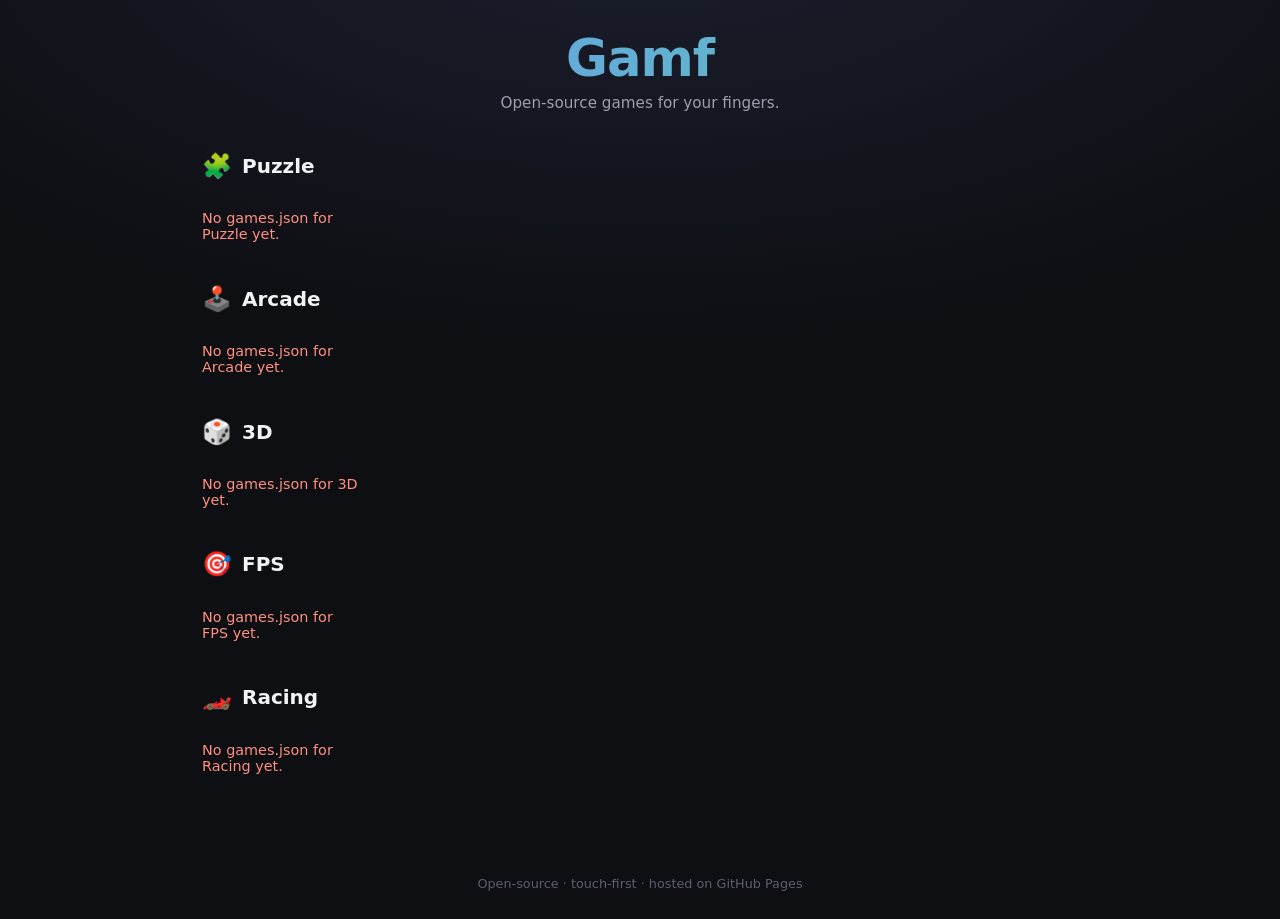
==== index.html @ c11b2293 "Initial commit: Gamf.github.io" ====
<!DOCTYPE html>
<html lang="en">
<head>
  <meta charset="UTF-8">
  <meta name="viewport" content="width=device-width, initial-scale=1, maximum-scale=1, user-scalable=no, viewport-fit=cover">
  <meta name="theme-color" content="#0e0f13">
  <title>Gamf — touch games</title>
  <link rel="manifest" href="manifest.webmanifest">
  <link rel="stylesheet" href="styles.css">
</head>
<body class="safe">
  <header class="hub-header">
    <h1 id="hub-title">Gamf</h1>
    <p id="hub-tagline" class="tagline"></p>
  </header>

  <main id="genres"><!-- genre sections injected by app.js --></main>

  <footer class="hub-footer">
    <span>Open-source · touch-first · hosted on GitHub Pages</span>
  </footer>

  <script type="module" src="app.js"></script>
</body>
</html>
---- styles.css ----
/* Hub portal styles. Touch-first: big cards, no zoom, scrollable content area. */

* { box-sizing: border-box; }

html, body {
  margin: 0;
  min-height: 100%;
  background: radial-gradient(120% 80% at 50% -10%, #1b1f2e 0%, #0e0f13 60%);
  color: #f2f3f5;
  font-family: system-ui, -apple-system, "Segoe UI", Roboto, sans-serif;
  -webkit-text-size-adjust: 100%;
  -webkit-tap-highlight-color: transparent;
  overscroll-behavior-y: none;
}

.safe {
  padding-left: max(16px, env(safe-area-inset-left));
  padding-right: max(16px, env(safe-area-inset-right));
  padding-bottom: env(safe-area-inset-bottom);
}

.hub-header {
  padding: 28px 4px 8px;
  text-align: center;
}
.hub-header h1 {
  margin: 0;
  font-size: clamp(2rem, 9vw, 3.2rem);
  letter-spacing: -0.02em;
  background: linear-gradient(90deg, #6c8cff, #5ad1a8);
  -webkit-background-clip: text;
  background-clip: text;
  color: transparent;
}
.tagline { margin: 6px 0 0; color: #9aa0ad; font-size: 0.95rem; }

main { max-width: 880px; margin: 0 auto; padding: 8px 0 40px; }

.genre-section { margin: 24px 0; }
.genre-heading {
  display: flex; align-items: center; gap: 10px;
  font-size: 1.25rem; margin: 0 0 12px; padding: 0 2px;
}
.genre-heading .icon { font-size: 1.5rem; }
.genre-heading .count { margin-left: auto; color: #7d8493; font-size: 0.85rem; }

/* Responsive card grid — auto-fills, big tap targets. */
.card-grid {
  display: grid;
  grid-template-columns: repeat(auto-fill, minmax(150px, 1fr));
  gap: 14px;
}
.card {
  display: block;
  text-decoration: none;
  color: inherit;
  background: #181b24;
  border: 1px solid #242838;
  border-radius: 16px;
  overflow: hidden;
  min-height: 44px;
  transition: transform 0.08s ease, border-color 0.15s ease;
}
.card:active { transform: scale(0.97); }
.card-thumb {
  aspect-ratio: 16 / 10;
  display: grid; place-items: center;
  font-size: 2.4rem;
  background: linear-gradient(135deg, var(--c, #2a2f42), #11131b);
}
.card-body { padding: 10px 12px 14px; }
.card-title { font-weight: 600; font-size: 0.98rem; }
.card-tags { margin-top: 4px; color: #7d8493; font-size: 0.78rem; }

.empty, .error { color: #7d8493; font-size: 0.9rem; padding: 4px 2px; }
.error { color: #ff8f80; }

.hub-footer {
  text-align: center; color: #5a6070; font-size: 0.8rem;
  padding: 20px 0 28px;
}
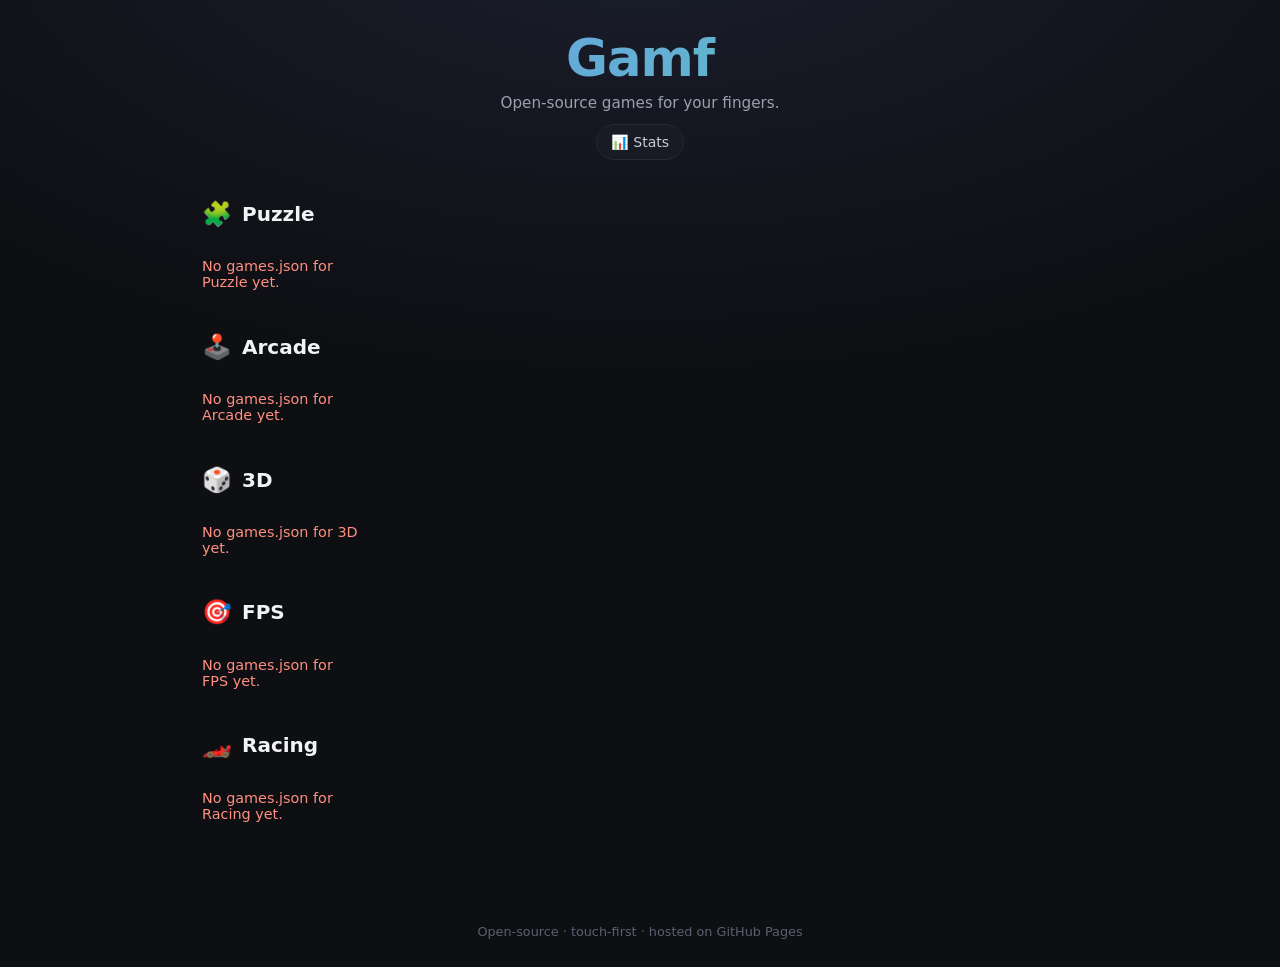
==== commit 68f12037: "Add stats page (totals, per-genre breakdown, tag histogram); link from header" ====
--- a/index.html
+++ b/index.html
@@ -12,6 +12,7 @@
   <header class="hub-header">
     <h1 id="hub-title">Gamf</h1>
     <p id="hub-tagline" class="tagline"></p>
+    <p class="header-nav"><a href="stats.html">📊 Stats</a></p>
   </header>
 
   <main id="genres"><!-- genre sections injected by app.js --></main>
--- a/styles.css
+++ b/styles.css
@@ -33,6 +33,19 @@
   color: transparent;
 }
 .tagline { margin: 6px 0 0; color: #9aa0ad; font-size: 0.95rem; }
+.header-nav { margin: 12px 0 0; }
+.header-nav a {
+  display: inline-flex; align-items: center; gap: 6px;
+  color: #c7ccd6; text-decoration: none;
+  font-size: 0.88rem;
+  padding: 7px 14px;
+  border: 1px solid #242838; border-radius: 999px;
+  background: #181b24;
+  min-height: 36px;
+  transition: transform 0.08s ease, border-color 0.15s ease;
+}
+.header-nav a:active { transform: scale(0.97); }
+.header-nav a:hover { border-color: #34405e; }
 
 main { max-width: 880px; margin: 0 auto; padding: 8px 0 40px; }
 
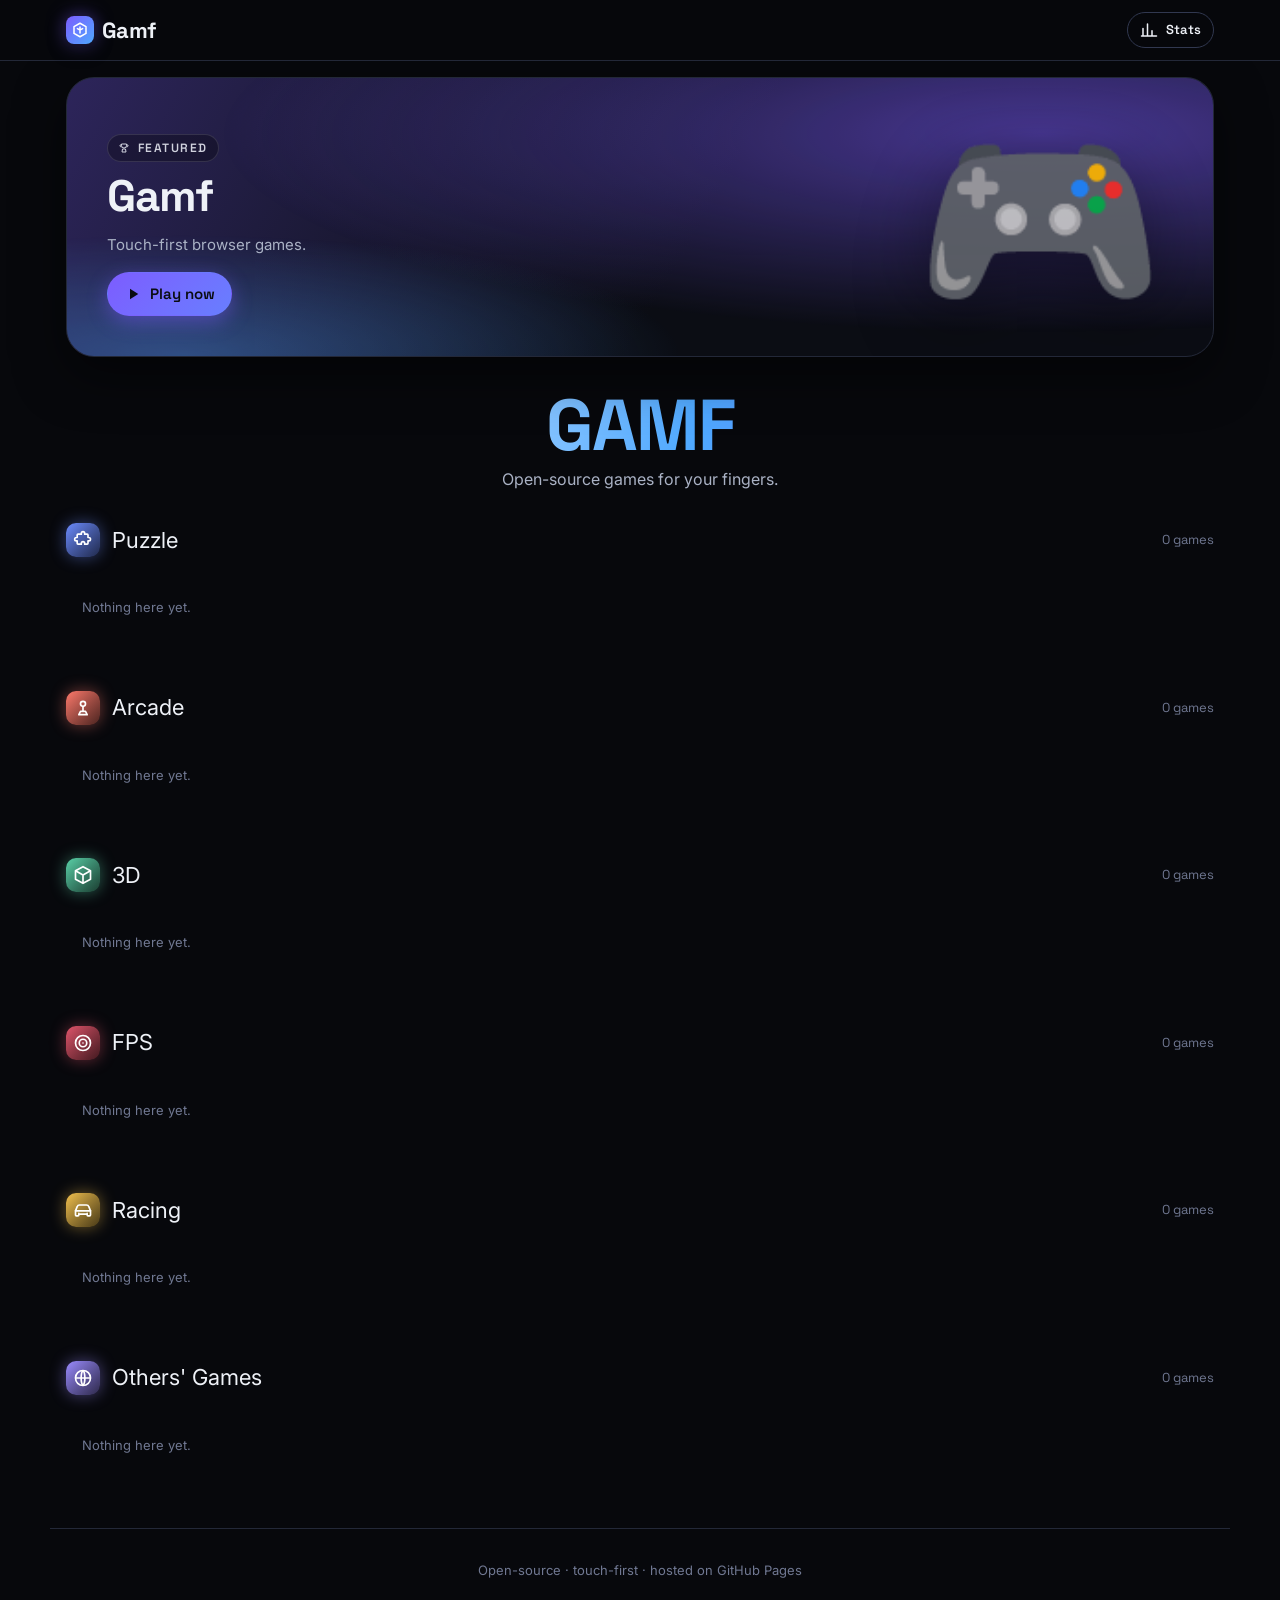
==== commit 6807d118: "Redesign hub: console-store layout, gamf.css design system, SVG icons, real-stats hooks" ====
--- a/index.html
+++ b/index.html
@@ -3,23 +3,61 @@
 <head>
   <meta charset="UTF-8">
   <meta name="viewport" content="width=device-width, initial-scale=1, maximum-scale=1, user-scalable=no, viewport-fit=cover">
-  <meta name="theme-color" content="#0e0f13">
+  <meta name="theme-color" content="#07080c">
   <title>Gamf — touch games</title>
+  <meta name="description" content="A hand-picked collection of touch-first browser games. Free, open-source, no installs.">
   <link rel="manifest" href="manifest.webmanifest">
-  <link rel="stylesheet" href="styles.css">
+  <link rel="preconnect" href="https://fonts.googleapis.com">
+  <link rel="preconnect" href="https://fonts.gstatic.com" crossorigin>
+  <link href="https://fonts.googleapis.com/css2?family=Space+Grotesk:wght@500;600;700&family=Inter:wght@400;500;600&display=swap" rel="stylesheet">
+  <link rel="stylesheet" href="gamf.css">
 </head>
-<body class="safe">
-  <header class="hub-header">
-    <h1 id="hub-title">Gamf</h1>
-    <p id="hub-tagline" class="tagline"></p>
-    <p class="header-nav"><a href="stats.html">📊 Stats</a></p>
-  </header>
+<body class="gx">
+  <script src="gamf-icons.js"></script>
+  <script src="gamf-stats.js"></script>
 
-  <main id="genres"><!-- genre sections injected by app.js --></main>
+  <nav class="gx-nav">
+    <div class="gx-nav__inner">
+      <a class="gx-logo" href="./">
+        <span class="gx-logo__mark"><svg class="gx-ico"><use href="#i-logo"/></svg></span>
+        Gamf
+      </a>
+      <span class="gx-nav__spacer"></span>
+      <div class="gx-nav__links">
+        <a class="gx-btn gx-btn--ghost gx-btn--sm" href="stats.html"><svg class="gx-ico"><use href="#i-stats"/></svg> Stats</a>
+      </div>
+    </div>
+  </nav>
 
-  <footer class="hub-footer">
-    <span>Open-source · touch-first · hosted on GitHub Pages</span>
-  </footer>
+  <div class="gx-wrap">
+    <!-- Hero (featured game, chosen at runtime) -->
+    <section class="gx-hero" id="hero" hidden>
+      <div class="gx-hero__art"></div>
+      <div class="gx-hero__glyph" id="hero-glyph">🎮</div>
+      <div class="gx-hero__body">
+        <span class="gx-hero__eyebrow"><svg class="gx-ico" style="width:1em;height:1em"><use href="#i-trophy"/></svg> Featured</span>
+        <h1 class="gx-hero__title" id="hero-title">Gamf</h1>
+        <p class="gx-hero__sub" id="hero-sub">Touch-first browser games.</p>
+        <a class="gx-btn gx-btn--primary" id="hero-play" href="#"><svg class="gx-ico"><use href="#i-play"/></svg> Play now</a>
+      </div>
+    </section>
+
+    <header style="text-align:center;margin:8px 0 4px">
+      <div class="gx-brandline">GAMF</div>
+      <p style="color:var(--gx-text-2);margin:6px 0 0" id="tagline">Open-source games, made for your fingers.</p>
+    </header>
+
+    <main id="rows">
+      <div class="gx-row">
+        <div class="gx-row__head"><span class="gx-row__title">Loading…</span></div>
+        <div class="gx-scroller">
+          <div class="gx-skel"></div><div class="gx-skel"></div><div class="gx-skel"></div><div class="gx-skel"></div>
+        </div>
+      </div>
+    </main>
+  </div>
+
+  <footer class="gx-foot gx-wrap">Open-source · touch-first · hosted on GitHub Pages</footer>
 
   <script type="module" src="app.js"></script>
 </body>
--- a/gamf.css
+++ b/gamf.css
@@ -0,0 +1,289 @@
+/* ============================================================================
+   gamf.css — shared design system for the Gamf game portal.
+   Console-store aesthetic: dark, layered, cover-art forward.
+   Canonical copy lives in Gamf.github.io/; copied verbatim into every repo.
+   Classes are prefixed `gx-` so they never collide with in-game styles.
+   Pair with: <link href="https://fonts.googleapis.com/css2?family=Space+Grotesk:wght@500;600;700&family=Inter:wght@400;500;600&display=swap" rel="stylesheet">
+   ========================================================================== */
+
+:root {
+  /* ---- Surfaces (near-black, layered like a console dashboard) ---- */
+  --gx-bg:        #07080c;
+  --gx-bg-2:      #0b0d14;
+  --gx-surface:   #11141e;
+  --gx-surface-2: #161a26;
+  --gx-surface-3: #1d2231;
+  --gx-line:      #232838;
+  --gx-line-2:    #313850;
+
+  /* ---- Text ---- */
+  --gx-text:      #eef1f7;
+  --gx-text-2:    #aab2c5;
+  --gx-text-3:    #707892;
+
+  /* ---- Brand + accents ---- */
+  --gx-brand:     #7c5cff;             /* primary violet */
+  --gx-brand-2:   #4ea8ff;             /* electric blue */
+  --gx-brand-3:   #36e0c2;             /* mint */
+  --gx-warn:      #ffb454;
+  --gx-danger:    #ff5d6c;
+  --gx-good:      #46d6a4;
+
+  /* per-genre accent (pages set --gx-accent on <body>) */
+  --gx-accent:    var(--gx-brand);
+
+  /* ---- Type ---- */
+  --gx-font-display: "Space Grotesk", system-ui, -apple-system, "Segoe UI", sans-serif;
+  --gx-font-body:    "Inter", system-ui, -apple-system, "Segoe UI", Roboto, sans-serif;
+  --fs-xs: .75rem; --fs-sm: .8125rem; --fs-md: .9375rem; --fs-base: 1rem;
+  --fs-lg: 1.125rem; --fs-xl: 1.375rem; --fs-2xl: 1.875rem; --fs-3xl: 2.75rem;
+
+  /* ---- Spacing / radius / shadow / motion ---- */
+  --sp-1: 4px; --sp-2: 8px; --sp-3: 12px; --sp-4: 16px; --sp-5: 24px; --sp-6: 32px; --sp-7: 48px;
+  --r-sm: 8px; --r-md: 14px; --r-lg: 20px; --r-xl: 28px; --r-pill: 999px;
+  --sh-1: 0 1px 2px rgba(0,0,0,.4);
+  --sh-2: 0 6px 18px rgba(0,0,0,.35);
+  --sh-3: 0 18px 50px rgba(0,0,0,.5);
+  --ease: cubic-bezier(.4,0,.2,1);
+  --t-fast: .14s var(--ease);
+  --t: .22s var(--ease);
+}
+
+* { box-sizing: border-box; }
+
+html, body {
+  margin: 0;
+  background: var(--gx-bg);
+  color: var(--gx-text);
+  font-family: var(--gx-font-body);
+  font-size: 16px;
+  line-height: 1.5;
+  -webkit-text-size-adjust: 100%;
+  -webkit-tap-highlight-color: transparent;
+}
+body { min-height: 100%; overscroll-behavior-y: none; }
+
+/* subtle dashboard backdrop: brand glow + fine grain, fixed */
+body.gx::before {
+  content: ""; position: fixed; inset: 0; z-index: -2; pointer-events: none;
+  background:
+    radial-gradient(80% 55% at 50% -8%, color-mix(in srgb, var(--gx-accent) 22%, transparent) 0%, transparent 60%),
+    radial-gradient(60% 50% at 100% 0%, color-mix(in srgb, var(--gx-brand-2) 12%, transparent) 0%, transparent 55%),
+    var(--gx-bg);
+}
+body.gx::after {
+  content: ""; position: fixed; inset: 0; z-index: -1; pointer-events: none; opacity: .035;
+  background-image: url("data:image/svg+xml,%3Csvg xmlns='http://www.w3.org/2000/svg' width='160' height='160'%3E%3Cfilter id='n'%3E%3CfeTurbulence type='fractalNoise' baseFrequency='.9' numOctaves='2'/%3E%3C/filter%3E%3Crect width='100%25' height='100%25' filter='url(%23n)'/%3E%3C/svg%3E");
+}
+
+a { color: inherit; text-decoration: none; }
+h1,h2,h3 { font-family: var(--gx-font-display); font-weight: 700; letter-spacing: -.02em; margin: 0; }
+
+.gx-wrap { width: 100%; max-width: 1180px; margin: 0 auto; padding: 0 max(var(--sp-4), env(safe-area-inset-left)) 0 max(var(--sp-4), env(safe-area-inset-right)); }
+
+/* ---------------------------------------------------------------- Top nav */
+.gx-nav {
+  position: sticky; top: 0; z-index: 20;
+  display: flex; align-items: center; gap: var(--sp-4);
+  padding: var(--sp-3) 0; margin-bottom: var(--sp-2);
+  padding-top: max(var(--sp-3), env(safe-area-inset-top));
+  background: color-mix(in srgb, var(--gx-bg) 78%, transparent);
+  backdrop-filter: blur(14px) saturate(1.2);
+  border-bottom: 1px solid var(--gx-line);
+}
+.gx-nav__inner { display: flex; align-items: center; gap: var(--sp-4); width: 100%; max-width: 1180px; margin: 0 auto; padding: 0 var(--sp-4); }
+.gx-logo { display: inline-flex; align-items: center; gap: var(--sp-2); font-family: var(--gx-font-display); font-weight: 700; font-size: var(--fs-xl); letter-spacing: -.03em; }
+.gx-logo__mark { width: 28px; height: 28px; border-radius: 8px; display: grid; place-items: center;
+  background: linear-gradient(135deg, var(--gx-brand), var(--gx-brand-2)); box-shadow: var(--sh-2), 0 0 18px color-mix(in srgb, var(--gx-brand) 50%, transparent); }
+.gx-logo__mark svg { width: 18px; height: 18px; color: #fff; }
+.gx-nav__spacer { flex: 1; }
+.gx-nav__links { display: flex; align-items: center; gap: var(--sp-1); }
+
+/* ---------------------------------------------------------------- Buttons */
+.gx-btn {
+  --b: var(--gx-surface-2);
+  display: inline-flex; align-items: center; justify-content: center; gap: var(--sp-2);
+  min-height: 44px; padding: 0 var(--sp-4);
+  font-family: var(--gx-font-display); font-weight: 600; font-size: var(--fs-md);
+  color: var(--gx-text); background: var(--b);
+  border: 1px solid var(--gx-line-2); border-radius: var(--r-pill);
+  cursor: pointer; white-space: nowrap; transition: transform var(--t-fast), box-shadow var(--t), background var(--t), border-color var(--t);
+}
+.gx-btn:hover { transform: translateY(-2px); box-shadow: var(--sh-2); border-color: var(--gx-line-2); }
+.gx-btn:active { transform: translateY(0); }
+.gx-btn:focus-visible { outline: 2px solid var(--gx-brand-2); outline-offset: 2px; }
+.gx-btn svg { width: 18px; height: 18px; }
+.gx-btn--primary { color: #0a0c12; border-color: transparent;
+  background: linear-gradient(135deg, var(--gx-accent), color-mix(in srgb, var(--gx-accent) 55%, var(--gx-brand-2)));
+  box-shadow: 0 6px 20px color-mix(in srgb, var(--gx-accent) 45%, transparent); }
+.gx-btn--primary:hover { box-shadow: 0 10px 28px color-mix(in srgb, var(--gx-accent) 55%, transparent); }
+.gx-btn--ghost { background: transparent; }
+.gx-btn--sm { min-height: 36px; font-size: var(--fs-sm); padding: 0 var(--sp-3); }
+
+/* ---------------------------------------------------------------- Hero */
+.gx-hero {
+  position: relative; overflow: hidden; border-radius: var(--r-xl);
+  border: 1px solid var(--gx-line); margin: var(--sp-4) 0 var(--sp-6);
+  min-height: 280px; display: flex; align-items: flex-end;
+  background: linear-gradient(120deg, color-mix(in srgb, var(--gx-accent) 30%, var(--gx-bg-2)) 0%, var(--gx-bg-2) 55%);
+  box-shadow: var(--sh-3);
+}
+.gx-hero__art { position: absolute; inset: 0; z-index: 0; opacity: .9;
+  background:
+    radial-gradient(120% 120% at 85% 20%, color-mix(in srgb, var(--gx-accent) 60%, transparent), transparent 60%),
+    radial-gradient(80% 80% at 10% 100%, color-mix(in srgb, var(--gx-brand-2) 40%, transparent), transparent 55%); }
+.gx-hero__glyph { position: absolute; right: clamp(8px, 4vw, 48px); top: 50%; transform: translateY(-50%); z-index: 0;
+  font-size: clamp(90px, 26vw, 200px); filter: drop-shadow(0 20px 40px rgba(0,0,0,.5)); opacity: .92; }
+.gx-hero__body { position: relative; z-index: 1; padding: clamp(20px, 5vw, 40px); max-width: 70%; }
+.gx-hero__eyebrow { display: inline-flex; align-items: center; gap: var(--sp-2); font-family: var(--gx-font-display);
+  font-size: var(--fs-xs); font-weight: 600; letter-spacing: .12em; text-transform: uppercase; color: var(--gx-text); opacity: .85;
+  background: color-mix(in srgb, #000 35%, transparent); padding: 4px 10px; border-radius: var(--r-pill); border: 1px solid color-mix(in srgb, #fff 14%, transparent); }
+.gx-hero__title { font-size: var(--fs-3xl); line-height: 1.02; margin: var(--sp-3) 0 var(--sp-2); }
+.gx-hero__sub { color: var(--gx-text-2); font-size: var(--fs-md); margin-bottom: var(--sp-4); max-width: 46ch; }
+
+/* big brand wordmark for the hub header */
+.gx-brandline { font-family: var(--gx-font-display); font-weight: 700; letter-spacing: -.03em;
+  font-size: clamp(2.4rem, 11vw, 4.5rem); line-height: 1;
+  background: linear-gradient(100deg, #fff 10%, var(--gx-brand-2) 55%, var(--gx-brand) 95%);
+  -webkit-background-clip: text; background-clip: text; color: transparent; }
+
+/* ---------------------------------------------------------------- Genre row */
+.gx-row { margin: var(--sp-6) 0; }
+.gx-row__head { display: flex; align-items: center; gap: var(--sp-3); margin: 0 0 var(--sp-3); }
+.gx-row__icon { width: 34px; height: 34px; border-radius: 10px; display: grid; place-items: center; color: #fff;
+  background: linear-gradient(135deg, var(--gx-accent), color-mix(in srgb, var(--gx-accent) 30%, #000));
+  box-shadow: 0 0 16px color-mix(in srgb, var(--gx-accent) 45%, transparent); }
+.gx-row__icon svg { width: 20px; height: 20px; }
+.gx-row__title { font-size: var(--fs-xl); }
+.gx-row__count { margin-left: auto; color: var(--gx-text-3); font-size: var(--fs-sm); font-family: var(--gx-font-display); }
+.gx-row__more { color: var(--gx-text-2); font-size: var(--fs-sm); }
+
+/* horizontal scroller */
+.gx-scroller { display: grid; grid-auto-flow: column; grid-auto-columns: minmax(180px, 1fr);
+  gap: var(--sp-4); overflow-x: auto; scroll-snap-type: x mandatory; padding: var(--sp-1) var(--sp-1) var(--sp-4);
+  scrollbar-width: thin; scrollbar-color: var(--gx-line-2) transparent; }
+.gx-scroller::-webkit-scrollbar { height: 8px; }
+.gx-scroller::-webkit-scrollbar-thumb { background: var(--gx-line-2); border-radius: 999px; }
+.gx-scroller > * { scroll-snap-align: start; }
+/* responsive: wider cards on big screens, smaller on phones */
+@media (min-width: 720px) { .gx-scroller { grid-auto-columns: minmax(210px, 1fr); } }
+
+/* plain responsive grid (used on genre pages / catalog) */
+.gx-grid { display: grid; grid-template-columns: repeat(auto-fill, minmax(168px, 1fr)); gap: var(--sp-4); }
+@media (min-width: 720px) { .gx-grid { grid-template-columns: repeat(auto-fill, minmax(200px, 1fr)); } }
+
+/* ---------------------------------------------------------------- Card + cover art */
+.gx-card { position: relative; display: flex; flex-direction: column; border-radius: var(--r-lg);
+  background: var(--gx-surface); border: 1px solid var(--gx-line); overflow: hidden;
+  transition: transform var(--t-fast), border-color var(--t), box-shadow var(--t); }
+.gx-card:hover { transform: translateY(-5px); border-color: var(--gx-line-2); box-shadow: var(--sh-3); }
+.gx-card:active { transform: translateY(-2px); }
+.gx-card:focus-within { outline: 2px solid var(--gx-accent); outline-offset: 2px; }
+
+/* cover = designed key-art: layered gradient + grain + grid + emoji medallion */
+.gx-cover { position: relative; aspect-ratio: 4 / 3; overflow: hidden; isolation: isolate;
+  background:
+    radial-gradient(120% 110% at 25% 18%, color-mix(in srgb, var(--cover, var(--gx-accent)) 78%, #fff 0%), transparent 60%),
+    linear-gradient(150deg, color-mix(in srgb, var(--cover, var(--gx-accent)) 62%, #000) 0%, #0a0c12 92%); }
+.gx-cover::before { content: ""; position: absolute; inset: 0; z-index: 0; opacity: .5;
+  background-image: radial-gradient(color-mix(in srgb, #fff 18%, transparent) 1px, transparent 1.4px);
+  background-size: 16px 16px; mask-image: linear-gradient(180deg, #000, transparent 75%); }
+.gx-cover::after { content: ""; position: absolute; inset: 0; z-index: 0;
+  background: linear-gradient(180deg, transparent 45%, color-mix(in srgb, #000 72%, transparent) 100%); }
+.gx-cover__glyph { position: absolute; inset: 0; z-index: 1; display: grid; place-items: center;
+  font-size: clamp(46px, 9vw, 68px); filter: drop-shadow(0 10px 18px rgba(0,0,0,.45)); transition: transform var(--t); }
+.gx-card:hover .gx-cover__glyph { transform: scale(1.08) translateY(-2px); }
+.gx-cover__dims { position: absolute; top: var(--sp-2); right: var(--sp-2); z-index: 2;
+  font-family: var(--gx-font-display); font-size: 10px; font-weight: 700; letter-spacing: .08em;
+  padding: 3px 7px; border-radius: var(--r-pill); color: #fff;
+  background: color-mix(in srgb, #000 45%, transparent); border: 1px solid color-mix(in srgb, #fff 18%, transparent); }
+.gx-cover__play { position: absolute; left: var(--sp-3); bottom: var(--sp-3); z-index: 2;
+  width: 40px; height: 40px; border-radius: 50%; display: grid; place-items: center; color: #0a0c12;
+  background: #fff; box-shadow: var(--sh-2); opacity: 0; transform: translateY(6px) scale(.9); transition: opacity var(--t), transform var(--t); }
+.gx-cover__play svg { width: 18px; height: 18px; margin-left: 2px; }
+.gx-card:hover .gx-cover__play { opacity: 1; transform: translateY(0) scale(1); }
+
+.gx-card__body { padding: var(--sp-3) var(--sp-3) var(--sp-4); display: flex; flex-direction: column; gap: var(--sp-1); }
+.gx-card__title { font-family: var(--gx-font-display); font-weight: 600; font-size: var(--fs-md); line-height: 1.25; }
+.gx-card__meta { color: var(--gx-text-3); font-size: var(--fs-xs); }
+.gx-card__by { color: var(--gx-text-3); font-size: var(--fs-xs); }
+
+/* ---------------------------------------------------------------- Badges / chips */
+.gx-badge { display: inline-flex; align-items: center; gap: 4px; font-family: var(--gx-font-display);
+  font-size: var(--fs-xs); font-weight: 600; padding: 3px 9px; border-radius: var(--r-pill);
+  color: var(--gx-text-2); background: var(--gx-surface-2); border: 1px solid var(--gx-line); }
+.gx-badge--3d { color: var(--gx-brand-3); border-color: color-mix(in srgb, var(--gx-brand-3) 35%, var(--gx-line)); }
+.gx-badge--kbd { color: var(--gx-warn); border-color: color-mix(in srgb, var(--gx-warn) 35%, var(--gx-line)); }
+.gx-chips { display: flex; flex-wrap: wrap; gap: 6px; margin-top: var(--sp-1); }
+
+/* ---------------------------------------------------------------- Section heading + footer */
+.gx-section-title { font-size: var(--fs-2xl); margin: var(--sp-6) 0 var(--sp-3); }
+.gx-foot { color: var(--gx-text-3); font-size: var(--fs-sm); text-align: center; padding: var(--sp-6) 0; border-top: 1px solid var(--gx-line); margin-top: var(--sp-6); }
+.gx-back { display: inline-flex; align-items: center; gap: 6px; color: var(--gx-text-2); font-size: var(--fs-sm); }
+.gx-back svg { width: 16px; height: 16px; }
+
+/* ---------------------------------------------------------------- Stat cards */
+.gx-stats-grid { display: grid; grid-template-columns: repeat(auto-fit, minmax(150px, 1fr)); gap: var(--sp-4); }
+.gx-stat { background: var(--gx-surface); border: 1px solid var(--gx-line); border-radius: var(--r-lg);
+  padding: var(--sp-5) var(--sp-4); text-align: center; }
+.gx-stat__num { font-family: var(--gx-font-display); font-weight: 700; font-size: clamp(2rem, 7vw, 2.6rem); line-height: 1;
+  background: linear-gradient(120deg, var(--gx-brand-2), var(--gx-brand-3)); -webkit-background-clip: text; background-clip: text; color: transparent; }
+.gx-stat__label { color: var(--gx-text-2); font-size: var(--fs-sm); margin-top: var(--sp-2); text-transform: uppercase; letter-spacing: .06em; }
+.gx-bar { display: grid; grid-template-columns: 1fr; gap: var(--sp-2); }
+.gx-bar__row { display: grid; grid-template-columns: 110px 1fr 48px; align-items: center; gap: var(--sp-3); font-size: var(--fs-sm); }
+.gx-bar__track { height: 10px; background: var(--gx-surface-2); border-radius: var(--r-pill); overflow: hidden; }
+.gx-bar__fill { height: 100%; border-radius: var(--r-pill); background: linear-gradient(90deg, var(--gx-accent), var(--gx-brand-2)); }
+.gx-bar__val { text-align: right; color: var(--gx-text-2); font-family: var(--gx-font-display); }
+
+/* ---------------------------------------------------------------- In-game HUD / modal / hints
+   (used by games; sits over a fullscreen canvas) */
+.gx-hud { position: fixed; top: env(safe-area-inset-top); left: 0; right: 0; z-index: 4;
+  display: flex; align-items: center; gap: var(--sp-3); padding: var(--sp-3) var(--sp-4);
+  font-family: var(--gx-font-display); font-weight: 600; pointer-events: none; }
+.gx-hud a, .gx-hud button { pointer-events: auto; }
+.gx-hud__back { display: inline-flex; align-items: center; gap: 6px; color: var(--gx-text-2); font-weight: 500; font-size: var(--fs-sm); }
+.gx-hud__spacer { flex: 1; }
+.gx-pill { display: inline-flex; align-items: center; gap: 6px; padding: 5px 12px; border-radius: var(--r-pill);
+  background: color-mix(in srgb, var(--gx-bg) 55%, transparent); border: 1px solid var(--gx-line);
+  backdrop-filter: blur(8px); font-size: var(--fs-sm); }
+.gx-pill b { color: #fff; }
+.gx-pill--best { color: var(--gx-good); }
+
+.gx-hint { position: fixed; left: 0; right: 0; bottom: calc(env(safe-area-inset-bottom) + 14px); z-index: 4;
+  display: flex; flex-wrap: wrap; justify-content: center; gap: var(--sp-2); pointer-events: none; }
+.gx-hint__chip { display: inline-flex; align-items: center; gap: 6px; font-size: var(--fs-xs); color: var(--gx-text-2);
+  padding: 6px 11px; border-radius: var(--r-pill); background: color-mix(in srgb, var(--gx-bg) 55%, transparent);
+  border: 1px solid var(--gx-line); backdrop-filter: blur(8px); }
+.gx-hint__chip svg { width: 14px; height: 14px; opacity: .85; }
+
+/* game-over / pause modal */
+.gx-modal { position: fixed; inset: 0; z-index: 6; display: none; place-items: center; padding: var(--sp-4);
+  background: color-mix(in srgb, var(--gx-bg) 82%, transparent); backdrop-filter: blur(6px); }
+.gx-modal.gx-show { display: grid; }
+.gx-modal__card { width: min(340px, 92vw); text-align: center; padding: var(--sp-6) var(--sp-5);
+  background: linear-gradient(180deg, var(--gx-surface-2), var(--gx-surface)); border: 1px solid var(--gx-line-2);
+  border-radius: var(--r-xl); box-shadow: var(--sh-3); animation: gx-pop var(--t); }
+@keyframes gx-pop { from { opacity: 0; transform: scale(.94) translateY(-10px); } to { opacity: 1; transform: none; } }
+.gx-modal__title { font-size: var(--fs-2xl); margin-bottom: var(--sp-2); }
+.gx-modal__row { display: flex; justify-content: space-between; gap: var(--sp-4); color: var(--gx-text-2);
+  padding: var(--sp-2) 0; border-bottom: 1px solid var(--gx-line); font-size: var(--fs-md); }
+.gx-modal__row:last-of-type { border-bottom: 0; }
+.gx-modal__row b { color: var(--gx-text); font-family: var(--gx-font-display); }
+.gx-modal__new { color: var(--gx-good); font-weight: 700; min-height: 1.2em; margin: var(--sp-2) 0 0; font-family: var(--gx-font-display); }
+.gx-modal .gx-btn { margin-top: var(--sp-4); width: 100%; }
+
+/* on-screen touch D-pad (used by touch shim for keyboard games) */
+.gx-dpad { position: fixed; z-index: 5; bottom: calc(env(safe-area-inset-bottom) + 16px); pointer-events: none; }
+.gx-dpad button { pointer-events: auto; }
+
+/* generic icon */
+.gx-ico { width: 1.25em; height: 1.25em; display: inline-block; vertical-align: -.18em; color: inherit; }
+
+/* loading skeleton */
+.gx-skel { border-radius: var(--r-lg); background: linear-gradient(100deg, var(--gx-surface) 30%, var(--gx-surface-2) 50%, var(--gx-surface) 70%);
+  background-size: 200% 100%; animation: gx-shimmer 1.3s infinite; aspect-ratio: 4 / 3; }
+@keyframes gx-shimmer { from { background-position: 200% 0; } to { background-position: -200% 0; } }
+.gx-empty, .gx-error { color: var(--gx-text-3); font-size: var(--fs-sm); padding: var(--sp-3); }
+.gx-error { color: var(--gx-danger); }
+
+@media (prefers-reduced-motion: reduce) { * { animation: none !important; transition: none !important; } }
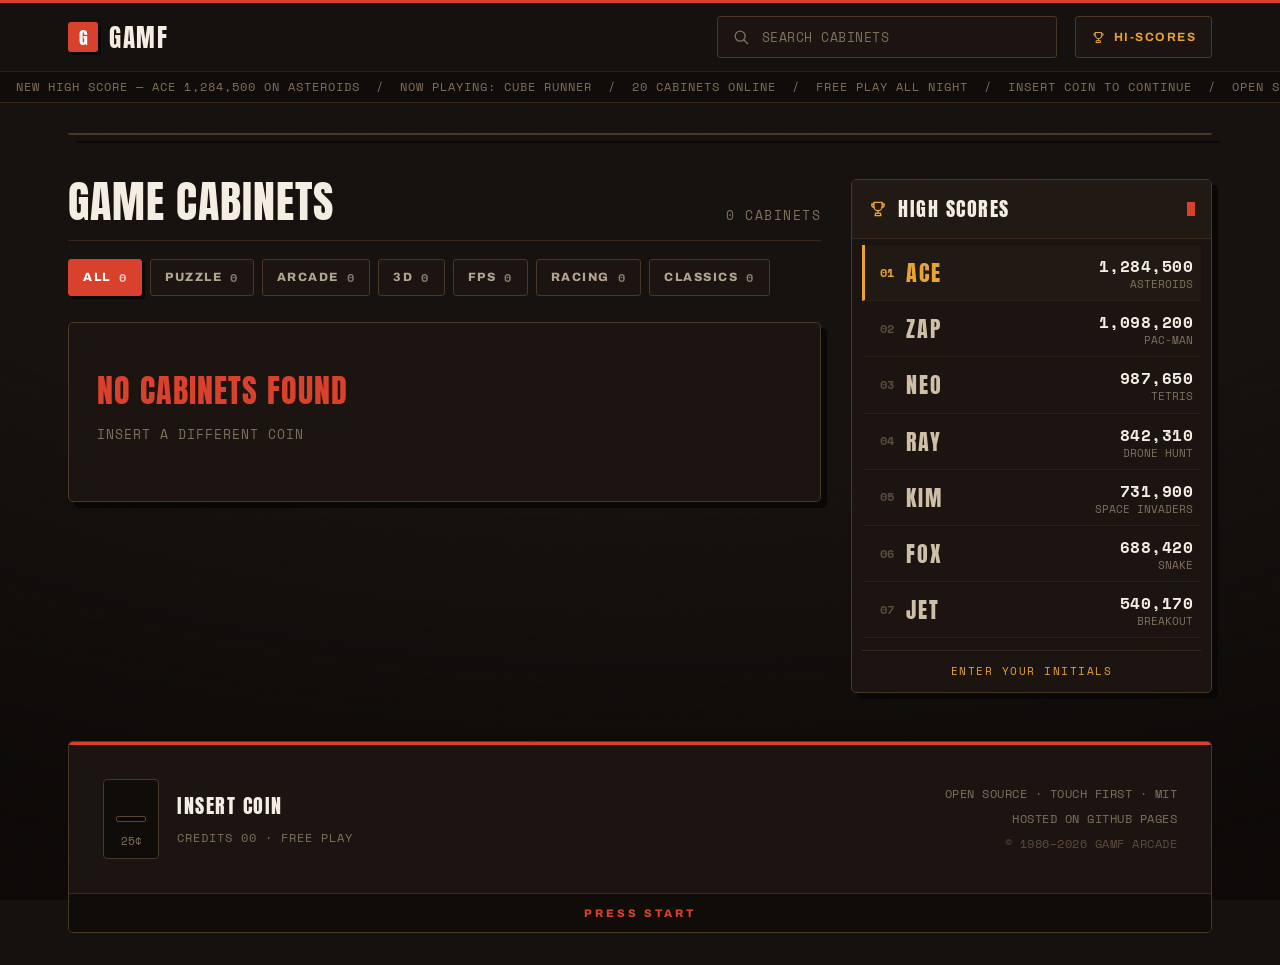
==== commit 51974245: "Apply Claude Designer retro-arcade redesign: homepage (attract hero, cabinet grid, leaderboard, CRT " ====
--- a/index.html
+++ b/index.html
@@ -3,61 +3,90 @@
 <head>
   <meta charset="UTF-8">
   <meta name="viewport" content="width=device-width, initial-scale=1, maximum-scale=1, user-scalable=no, viewport-fit=cover">
-  <meta name="theme-color" content="#07080c">
-  <title>Gamf — touch games</title>
-  <meta name="description" content="A hand-picked collection of touch-first browser games. Free, open-source, no installs.">
+  <meta name="theme-color" content="#15110e">
+  <title>Gamf Arcade — touch games</title>
+  <meta name="description" content="GAMF Arcade — a hand-picked collection of touch-first, open-source browser games. Insert coin.">
   <link rel="manifest" href="manifest.webmanifest">
   <link rel="preconnect" href="https://fonts.googleapis.com">
   <link rel="preconnect" href="https://fonts.gstatic.com" crossorigin>
-  <link href="https://fonts.googleapis.com/css2?family=Space+Grotesk:wght@500;600;700&family=Inter:wght@400;500;600&display=swap" rel="stylesheet">
+  <link href="https://fonts.googleapis.com/css2?family=Anton&family=Archivo:wght@400;500;600;700;800;900&family=Space+Mono:wght@400;700&display=swap" rel="stylesheet">
   <link rel="stylesheet" href="gamf.css">
 </head>
 <body class="gx">
   <script src="gamf-icons.js"></script>
   <script src="gamf-stats.js"></script>
+  <div class="gx-vignette" aria-hidden="true"></div>
 
   <nav class="gx-nav">
+    <div class="gx-nav__bar"></div>
     <div class="gx-nav__inner">
-      <a class="gx-logo" href="./">
-        <span class="gx-logo__mark"><svg class="gx-ico"><use href="#i-logo"/></svg></span>
-        Gamf
+      <a class="gx-logo" href="#top">
+        <span class="gx-logo__mark">G</span>
+        <span class="gx-logo__word">GAMF</span>
       </a>
       <span class="gx-nav__spacer"></span>
-      <div class="gx-nav__links">
-        <a class="gx-btn gx-btn--ghost gx-btn--sm" href="stats.html"><svg class="gx-ico"><use href="#i-stats"/></svg> Stats</a>
+      <div class="gx-search" id="search">
+        <svg class="gx-ico"><use href="#i-search"/></svg>
+        <input id="q" type="text" placeholder="SEARCH CABINETS" spellcheck="false" aria-label="Search game cabinets">
+        <button class="gx-search__clear" id="qclear" aria-label="Clear search"><svg class="gx-ico"><use href="#i-x"/></svg></button>
+      </div>
+      <a class="gx-hiscores" href="#scores"><svg class="gx-ico"><use href="#i-trophy"/></svg> Hi-Scores</a>
+    </div>
+    <div class="gx-marquee">
+      <div class="gx-marquee__track">
+        <span>&nbsp;&nbsp;New High Score — ACE 1,284,500 on Asteroids&nbsp;&nbsp;/&nbsp;&nbsp;Now Playing: Cube Runner&nbsp;&nbsp;/&nbsp;&nbsp;20 Cabinets Online&nbsp;&nbsp;/&nbsp;&nbsp;Free Play All Night&nbsp;&nbsp;/&nbsp;&nbsp;Insert Coin To Continue&nbsp;&nbsp;/&nbsp;&nbsp;Open Source · Touch First&nbsp;&nbsp;/&nbsp;&nbsp;</span>
+        <span aria-hidden="true">New High Score — ACE 1,284,500 on Asteroids&nbsp;&nbsp;/&nbsp;&nbsp;Now Playing: Cube Runner&nbsp;&nbsp;/&nbsp;&nbsp;20 Cabinets Online&nbsp;&nbsp;/&nbsp;&nbsp;Free Play All Night&nbsp;&nbsp;/&nbsp;&nbsp;Insert Coin To Continue&nbsp;&nbsp;/&nbsp;&nbsp;Open Source · Touch First&nbsp;&nbsp;/&nbsp;&nbsp;</span>
       </div>
     </div>
   </nav>
 
-  <div class="gx-wrap">
-    <!-- Hero (featured game, chosen at runtime) -->
-    <section class="gx-hero" id="hero" hidden>
-      <div class="gx-hero__art"></div>
-      <div class="gx-hero__glyph" id="hero-glyph">🎮</div>
-      <div class="gx-hero__body">
-        <span class="gx-hero__eyebrow"><svg class="gx-ico" style="width:1em;height:1em"><use href="#i-trophy"/></svg> Featured</span>
-        <h1 class="gx-hero__title" id="hero-title">Gamf</h1>
-        <p class="gx-hero__sub" id="hero-sub">Touch-first browser games.</p>
-        <a class="gx-btn gx-btn--primary" id="hero-play" href="#"><svg class="gx-ico"><use href="#i-play"/></svg> Play now</a>
+  <div id="top" class="gx-wrap">
+    <section class="gx-hero" id="hero" hidden></section>
+
+    <div id="scores" class="gx-cabsec">
+      <div class="gx-cabs">
+        <div class="gx-cabhead">
+          <h2>GAME CABINETS</h2>
+          <span class="gx-cabhead__count" id="count">Loading…</span>
+        </div>
+        <div class="gx-pills" id="pills"></div>
+        <div class="gx-grid" id="grid">
+          <div class="gx-skel"></div><div class="gx-skel"></div><div class="gx-skel"></div><div class="gx-skel"></div><div class="gx-skel"></div><div class="gx-skel"></div>
+        </div>
+        <div id="empty"></div>
       </div>
-    </section>
 
-    <header style="text-align:center;margin:8px 0 4px">
-      <div class="gx-brandline">GAMF</div>
-      <p style="color:var(--gx-text-2);margin:6px 0 0" id="tagline">Open-source games, made for your fingers.</p>
-    </header>
+      <aside class="gx-board">
+        <div class="gx-board__head">
+          <svg class="gx-ico"><use href="#i-trophy"/></svg>
+          <h2>HIGH SCORES</h2>
+          <span class="gx-board__cursor"></span>
+        </div>
+        <div class="gx-board__rows" id="leaders"></div>
+      </aside>
+    </div>
 
-    <main id="rows">
-      <div class="gx-row">
-        <div class="gx-row__head"><span class="gx-row__title">Loading…</span></div>
-        <div class="gx-scroller">
-          <div class="gx-skel"></div><div class="gx-skel"></div><div class="gx-skel"></div><div class="gx-skel"></div>
+    <footer class="gx-foot">
+      <div class="gx-foot__bar"></div>
+      <div class="gx-foot__grid">
+        <div class="gx-foot__coin">
+          <div class="gx-foot__slot"><span class="s"></span><span class="c">25¢</span></div>
+          <div>
+            <span class="gx-foot__cap">INSERT COIN</span>
+            <span class="gx-foot__sub">Credits 00 · Free Play</span>
+          </div>
+        </div>
+        <div class="gx-foot__meta">
+          <span>Open Source · Touch First · MIT</span>
+          <span>Hosted On GitHub Pages</span>
+          <span class="dim">© 1986–2026 GAMF Arcade</span>
         </div>
       </div>
-    </main>
+      <div class="gx-press">Press Start</div>
+    </footer>
   </div>
 
-  <footer class="gx-foot gx-wrap">Open-source · touch-first · hosted on GitHub Pages</footer>
+  <div class="gx-launch" id="launch" role="button" aria-label="Skip"></div>
 
   <script type="module" src="app.js"></script>
 </body>
--- a/gamf.css
+++ b/gamf.css
@@ -1,289 +1,264 @@
 /* ============================================================================
-   gamf.css — shared design system for the Gamf game portal.
-   Console-store aesthetic: dark, layered, cover-art forward.
-   Canonical copy lives in Gamf.github.io/; copied verbatim into every repo.
-   Classes are prefixed `gx-` so they never collide with in-game styles.
-   Pair with: <link href="https://fonts.googleapis.com/css2?family=Space+Grotesk:wght@500;600;700&family=Inter:wght@400;500;600&display=swap" rel="stylesheet">
+   gamf.css — Gamf "retro-arcade" design system (from Claude Designer handoff).
+   1980s arcade hall with real-design-team restraint: warm near-black, red+amber,
+   Anton/Archivo/Space Mono, hard-offset shadows (NO blur/glow), small radii.
+   Canonical in Gamf.github.io/; copied verbatim into every repo.
+   `gx-` homepage components + retokened in-game HUD classes (games re-skin free).
+   Fonts: <link href="https://fonts.googleapis.com/css2?family=Anton&family=Archivo:wght@400;500;600;700;800;900&family=Space+Mono:wght@400;700&display=swap" rel="stylesheet">
    ========================================================================== */
 
 :root {
-  /* ---- Surfaces (near-black, layered like a console dashboard) ---- */
-  --gx-bg:        #07080c;
-  --gx-bg-2:      #0b0d14;
-  --gx-surface:   #11141e;
-  --gx-surface-2: #161a26;
-  --gx-surface-3: #1d2231;
-  --gx-line:      #232838;
-  --gx-line-2:    #313850;
-
-  /* ---- Text ---- */
-  --gx-text:      #eef1f7;
-  --gx-text-2:    #aab2c5;
-  --gx-text-3:    #707892;
-
-  /* ---- Brand + accents ---- */
-  --gx-brand:     #7c5cff;             /* primary violet */
-  --gx-brand-2:   #4ea8ff;             /* electric blue */
-  --gx-brand-3:   #36e0c2;             /* mint */
-  --gx-warn:      #ffb454;
-  --gx-danger:    #ff5d6c;
-  --gx-good:      #46d6a4;
-
-  /* per-genre accent (pages set --gx-accent on <body>) */
-  --gx-accent:    var(--gx-brand);
-
-  /* ---- Type ---- */
-  --gx-font-display: "Space Grotesk", system-ui, -apple-system, "Segoe UI", sans-serif;
-  --gx-font-body:    "Inter", system-ui, -apple-system, "Segoe UI", Roboto, sans-serif;
-  --fs-xs: .75rem; --fs-sm: .8125rem; --fs-md: .9375rem; --fs-base: 1rem;
-  --fs-lg: 1.125rem; --fs-xl: 1.375rem; --fs-2xl: 1.875rem; --fs-3xl: 2.75rem;
-
-  /* ---- Spacing / radius / shadow / motion ---- */
-  --sp-1: 4px; --sp-2: 8px; --sp-3: 12px; --sp-4: 16px; --sp-5: 24px; --sp-6: 32px; --sp-7: 48px;
-  --r-sm: 8px; --r-md: 14px; --r-lg: 20px; --r-xl: 28px; --r-pill: 999px;
-  --sh-1: 0 1px 2px rgba(0,0,0,.4);
-  --sh-2: 0 6px 18px rgba(0,0,0,.35);
-  --sh-3: 0 18px 50px rgba(0,0,0,.5);
-  --ease: cubic-bezier(.4,0,.2,1);
-  --t-fast: .14s var(--ease);
-  --t: .22s var(--ease);
+  /* surfaces */
+  --gx-bg:#15110e; --gx-panel:#1b1410; --gx-panel-2:#211a14; --gx-screen:#100c09;
+  --gx-cover:#16100b; --gx-line:#36281d; --gx-line-2:#4a3826; --gx-ink:#0a0806;
+  /* text */
+  --gx-text:#f4ede1; --gx-text-2:#b3a48f; --gx-text-3:#80715c; --gx-text-4:#5a4c3c;
+  /* accents — only two, red + amber, over warm neutrals */
+  --gx-red:#d8412b; --gx-amber:#e8a23a; --gx-tick-empty:#3a2c20; --gx-hot-ink:#1b0f0c;
+  --gx-accent:var(--gx-red);
+  /* type */
+  --gx-font-display:'Anton',system-ui,sans-serif;
+  --gx-font-body:'Archivo',system-ui,-apple-system,sans-serif;
+  --gx-font-mono:'Space Mono',ui-monospace,monospace;
+  /* spacing / radius / hard shadows / motion */
+  --sp-1:4px;--sp-2:8px;--sp-3:12px;--sp-4:16px;--sp-5:24px;--sp-6:32px;--sp-7:48px;
+  --r-2:2px;--r-3:3px;--r-4:4px;--r-5:5px;
+  --sh-1:3px 3px 0 var(--gx-ink); --sh-2:5px 5px 0 var(--gx-ink);
+  --sh-3:6px 6px 0 var(--gx-ink); --sh-hero:8px 8px 0 var(--gx-ink);
+  --t-fast:.14s ease; --t:.16s ease;
 }
 
-* { box-sizing: border-box; }
-
-html, body {
-  margin: 0;
-  background: var(--gx-bg);
-  color: var(--gx-text);
-  font-family: var(--gx-font-body);
-  font-size: 16px;
-  line-height: 1.5;
-  -webkit-text-size-adjust: 100%;
-  -webkit-tap-highlight-color: transparent;
+@keyframes gx-rise{from{opacity:0;transform:translateY(16px)}to{opacity:1;transform:none}}
+@keyframes gx-blink{0%,52%{opacity:1}53%,100%{opacity:0}}
+@keyframes gx-marquee{from{transform:translateX(0)}to{transform:translateX(-50%)}}
+@keyframes gx-scan{0%{transform:translateY(-10%)}100%{transform:translateY(560%)}}
+@keyframes gx-load{from{width:4%}to{width:100%}}
+@keyframes gx-shimmer{from{background-position:200% 0}to{background-position:-200% 0}}
+
+*{box-sizing:border-box}
+::selection{background:var(--gx-red);color:#fff}
+html,body{margin:0;background:var(--gx-bg);color:var(--gx-text);font-family:var(--gx-font-body);font-size:16px;line-height:1.5;-webkit-text-size-adjust:100%;-webkit-tap-highlight-color:transparent}
+body{min-height:100%;overflow-x:hidden;overscroll-behavior-y:none}
+a{color:inherit;text-decoration:none}
+h1,h2,h3{font-family:var(--gx-font-display);font-weight:400;margin:0;letter-spacing:1px}
+
+/* fixed textures: grid + film grain + vignette */
+body.gx::before{content:"";position:fixed;inset:0;z-index:0;pointer-events:none;opacity:.5;
+  background-image:linear-gradient(#ffffff05 1px,transparent 1px),linear-gradient(90deg,#ffffff05 1px,transparent 1px);background-size:64px 64px}
+body.gx::after{content:"";position:fixed;inset:0;z-index:0;pointer-events:none;opacity:.045;mix-blend-mode:overlay;
+  background-image:url("data:image/svg+xml,%3Csvg xmlns='http://www.w3.org/2000/svg' width='180' height='180'%3E%3Cfilter id='n'%3E%3CfeTurbulence type='fractalNoise' baseFrequency='.85' numOctaves='2'/%3E%3C/filter%3E%3Crect width='100%25' height='100%25' filter='url(%23n)'/%3E%3C/svg%3E")}
+.gx-vignette{position:fixed;inset:0;z-index:0;pointer-events:none;background:radial-gradient(130% 100% at 50% 0%,transparent 55%,#0c0907 100%)}
+
+.gx-wrap{position:relative;z-index:1;max-width:1180px;margin:0 auto;padding:0 max(18px,env(safe-area-inset-left))}
+.gx-ico{width:1.25em;height:1.25em;display:inline-block;vertical-align:-.18em;color:inherit}
+
+/* ---------------------------------------------------------------- Nav */
+.gx-nav{position:sticky;top:0;z-index:40;background:var(--gx-bg);border-bottom:1px solid var(--gx-line)}
+.gx-nav__bar{height:3px;background:var(--gx-red)}
+.gx-nav__inner{max-width:1180px;margin:0 auto;padding:13px max(18px,env(safe-area-inset-left));display:flex;align-items:center;gap:18px;flex-wrap:wrap}
+.gx-logo{display:inline-flex;align-items:center;gap:11px;flex:0 0 auto}
+.gx-logo__mark{width:30px;height:30px;background:var(--gx-red);display:grid;place-items:center;font-family:var(--gx-font-display);font-size:18px;color:#fff;border-radius:var(--r-3);box-shadow:var(--sh-1)}
+.gx-logo__word{font-family:var(--gx-font-display);font-size:25px;letter-spacing:1.5px;color:var(--gx-text);line-height:1}
+.gx-nav__spacer{flex:1}
+.gx-search{display:flex;align-items:center;gap:9px;flex:1 1 220px;max-width:340px;min-width:0;padding:0 13px;height:42px;background:var(--gx-panel);border:1px solid var(--gx-line-2);border-radius:var(--r-3)}
+.gx-search .gx-ico{color:var(--gx-text-3);flex:0 0 auto}
+.gx-search input{flex:1;min-width:0;background:transparent;border:none;outline:none;color:var(--gx-text);font-family:var(--gx-font-mono);font-size:13px;letter-spacing:.5px;text-transform:uppercase}
+.gx-search input::placeholder{color:var(--gx-text-3)}
+.gx-search__clear{display:none;background:none;border:none;cursor:pointer;color:var(--gx-text-3);padding:0;flex:0 0 auto}
+.gx-search__clear:hover{color:var(--gx-red)}
+.gx-search.has-q .gx-search__clear{display:inline-flex}
+.gx-hiscores{display:inline-flex;align-items:center;gap:8px;height:42px;padding:0 15px;background:var(--gx-panel);border:1px solid var(--gx-line-2);border-radius:var(--r-3);color:var(--gx-amber);font-family:var(--gx-font-body);font-weight:700;font-size:12px;letter-spacing:1.5px;text-transform:uppercase}
+.gx-hiscores:hover{border-color:var(--gx-amber);background:var(--gx-panel-2)}
+.gx-marquee{overflow:hidden;border-top:1px solid #2a2018;background:var(--gx-screen)}
+.gx-marquee__track{display:inline-flex;white-space:nowrap;animation:gx-marquee 34s linear infinite;font-family:var(--gx-font-mono);font-size:12px;letter-spacing:1px;padding:6px 0;color:var(--gx-text-3);text-transform:uppercase}
+
+/* ---------------------------------------------------------------- Hero */
+.gx-hero{position:relative;margin:30px 0 44px;display:grid;grid-template-columns:1.5fr 1fr;border:1px solid var(--gx-line-2);border-radius:var(--r-5);overflow:hidden;background:var(--gx-panel);box-shadow:var(--sh-hero);animation:gx-rise .55s ease both}
+.gx-hero__left{position:relative;padding:clamp(24px,3.4vw,44px);border-right:1px solid var(--gx-line);min-width:0}
+.gx-eyebrow{display:flex;align-items:center;gap:12px;margin-bottom:clamp(18px,4vw,34px)}
+.gx-eyebrow__sq{width:9px;height:9px;background:var(--gx-red);display:inline-block}
+.gx-eyebrow__l{font-family:var(--gx-font-mono);font-size:12px;letter-spacing:2.5px;text-transform:uppercase;color:var(--gx-text-2)}
+.gx-eyebrow__n{font-family:var(--gx-font-mono);font-size:12px;letter-spacing:1px;color:var(--gx-text-3)}
+.gx-coin{font-family:var(--gx-font-body);font-weight:800;font-size:14px;letter-spacing:3px;text-transform:uppercase;color:var(--gx-red);margin-bottom:10px;animation:gx-blink 1.6s steps(1) infinite}
+.gx-hero__title{font-family:var(--gx-font-display);font-size:clamp(52px,9vw,108px);line-height:.9;color:var(--gx-text)}
+.gx-hero__sub{margin:18px 0 30px;font-family:var(--gx-font-mono);font-size:14px;line-height:1.55;letter-spacing:.5px;color:var(--gx-text-2);max-width:42ch;text-transform:uppercase}
+.gx-hero__actions{display:flex;flex-wrap:wrap;align-items:center;gap:26px}
+.gx-playbtn{display:inline-flex;align-items:center;gap:10px;cursor:pointer;font-family:var(--gx-font-body);font-weight:800;font-size:15px;letter-spacing:2px;text-transform:uppercase;color:#fff;background:var(--gx-red);border:none;border-radius:var(--r-3);padding:16px 26px;box-shadow:var(--sh-2);transition:transform .1s ease,box-shadow .1s ease}
+.gx-playbtn:hover{transform:translate(-1px,-1px);box-shadow:6px 6px 0 var(--gx-ink)}
+.gx-playbtn:active{transform:translate(5px,5px);box-shadow:0 0 0 var(--gx-ink)}
+.gx-hero__hs{display:flex;flex-direction:column;gap:5px;border-left:2px solid var(--gx-line-2);padding-left:18px}
+.gx-hero__hs label{font-family:var(--gx-font-mono);font-size:11px;letter-spacing:2px;color:var(--gx-text-3);text-transform:uppercase}
+.gx-hero__hs b{font-family:var(--gx-font-display);font-weight:400;font-size:30px;letter-spacing:1px;color:var(--gx-amber);line-height:1}
+/* attract screen */
+.gx-attract{position:relative;overflow:hidden;background:var(--gx-screen);min-height:240px;display:flex;flex-direction:column;justify-content:space-between;padding:16px}
+.gx-attract__scan{position:absolute;inset:0;pointer-events:none;opacity:.6;background:repeating-linear-gradient(0deg,transparent 0 2px,#00000066 2px 4px)}
+.gx-attract__sweep{position:absolute;left:0;right:0;top:0;height:14%;background:linear-gradient(#ffffff0d,transparent);pointer-events:none;animation:gx-scan 5.5s linear infinite}
+.gx-attract__ghost{position:absolute;inset:0;display:grid;place-items:center;pointer-events:none;font-family:var(--gx-font-display);font-size:clamp(52px,12vw,96px);color:#ffffff08;letter-spacing:2px}
+.gx-attract__row{position:relative;display:flex;justify-content:space-between;align-items:flex-start;font-family:var(--gx-font-mono);font-size:10px;letter-spacing:2px;color:var(--gx-text-3);text-transform:uppercase}
+.gx-attract__chip{color:var(--gx-text-2);border:1px solid var(--gx-line-2);border-radius:var(--r-2);padding:2px 7px;letter-spacing:1px}
+.gx-attract svg{position:relative;width:100%;height:auto;color:var(--gx-text-2)}
+.gx-attract__hi{position:relative;display:flex;justify-content:space-between;align-items:flex-end}
+.gx-attract__hi b{font-family:var(--gx-font-mono);font-size:13px;font-weight:700;letter-spacing:1px;color:var(--gx-amber)}
+
+/* ---------------------------------------------------------------- Cabinets section */
+.gx-cabsec{display:flex;flex-wrap:wrap;gap:30px;align-items:flex-start}
+.gx-cabs{flex:3 1 540px;min-width:0}
+.gx-cabhead{display:flex;align-items:baseline;justify-content:space-between;gap:14px;flex-wrap:wrap;margin-bottom:18px;padding-bottom:14px;border-bottom:1px solid var(--gx-line)}
+.gx-cabhead h2{font-family:var(--gx-font-display);font-size:clamp(28px,4vw,44px);color:var(--gx-text);line-height:1}
+.gx-cabhead__count{font-family:var(--gx-font-mono);font-size:13px;letter-spacing:1.5px;color:var(--gx-text-3);text-transform:uppercase;white-space:nowrap}
+.gx-pills{display:flex;flex-wrap:wrap;gap:8px;margin-bottom:26px}
+.gx-fpill{display:inline-flex;align-items:center;gap:8px;padding:9px 14px;border-radius:var(--r-3);cursor:pointer;font-family:var(--gx-font-body);font-weight:800;font-size:12px;letter-spacing:1.5px;text-transform:uppercase;transition:all .14s ease;border:1px solid var(--gx-line-2);background:var(--gx-panel);color:var(--gx-text-2)}
+.gx-fpill__n{font-family:var(--gx-font-mono);font-weight:700;font-size:12px;opacity:.7}
+.gx-fpill.is-active{border-color:var(--gx-red);background:var(--gx-red);color:#fff;box-shadow:var(--sh-1)}
+.gx-grid{display:grid;grid-template-columns:repeat(auto-fill,minmax(192px,1fr));gap:16px;animation:gx-rise .5s ease .08s both}
+
+/* cabinet card */
+.gx-cabinet{position:relative;display:flex;flex-direction:column;text-align:left;padding:0;border:1px solid var(--gx-line);border-radius:var(--r-4);overflow:hidden;cursor:pointer;background:var(--gx-panel);transition:transform var(--t),box-shadow var(--t),border-color var(--t);font-family:inherit;color:inherit}
+.gx-cabinet:hover{transform:translate(-3px,-3px);box-shadow:var(--sh-3);border-color:var(--gx-red)}
+.gx-cabinet:focus-visible{outline:2px solid var(--gx-red);outline-offset:2px}
+.gx-cab__plate{display:flex;align-items:center;gap:8px;padding:9px 11px;border-bottom:1px solid var(--gx-line);background:var(--gx-panel-2)}
+.gx-cab__plate .gx-ico{color:var(--gx-text-3);flex:0 0 auto}
+.gx-cab__genre{font-family:var(--gx-font-mono);font-size:11px;font-weight:700;letter-spacing:1.5px;color:var(--gx-text-2);text-transform:uppercase}
+.gx-cab__dims{margin-left:auto;font-family:var(--gx-font-mono);font-size:10px;letter-spacing:1px;color:var(--gx-text-3);border:1px solid var(--gx-line-2);border-radius:var(--r-2);padding:1px 6px}
+.gx-cab__cover{position:relative;display:flex;align-items:flex-end;min-height:104px;padding:14px 12px;overflow:hidden;background:var(--gx-cover);border-top:1px solid #2a2018}
+.gx-cab__cover.is-hot{background:var(--gx-red);border-top:none}
+.gx-cab__big{position:absolute;right:-14px;bottom:-18px;display:inline-flex;opacity:.13;pointer-events:none;color:var(--gx-amber)}
+.gx-cab__big .gx-ico{width:96px;height:96px}
+.gx-cab__cover.is-hot .gx-cab__big{color:#fff}
+.gx-cab__hot{position:absolute;top:11px;left:12px;display:inline-flex;align-items:center;gap:5px;font-family:var(--gx-font-mono);font-size:10px;font-weight:700;letter-spacing:1.5px;color:var(--gx-hot-ink);text-transform:uppercase}
+.gx-cab__title{position:relative;font-family:var(--gx-font-display);font-size:clamp(21px,2.4vw,27px);line-height:.96;letter-spacing:.5px;text-transform:uppercase;color:var(--gx-text)}
+.gx-cab__cover.is-hot .gx-cab__title{color:#fff}
+.gx-cab__ctrl{display:flex;align-items:flex-end;justify-content:space-between;gap:8px;padding:11px 12px 13px;background:var(--gx-panel)}
+.gx-rate{display:flex;gap:3px}
+.gx-rate span{width:11px;height:4px;border-radius:1px;background:var(--gx-tick-empty)}
+.gx-rate span.on{background:var(--gx-amber)}
+.gx-cab__hi{font-family:var(--gx-font-mono);font-size:11px;letter-spacing:.5px;color:var(--gx-text-3);margin-top:6px;display:block}
+.gx-cab__play{flex:0 0 auto;display:inline-flex;align-items:center;gap:5px;font-family:var(--gx-font-body);font-weight:800;font-size:11px;letter-spacing:1.5px;text-transform:uppercase;color:var(--gx-red);border:1px solid var(--gx-red);border-radius:var(--r-2);padding:7px 10px}
+
+.gx-empty{text-align:left;padding:44px 28px;border:1px solid var(--gx-line-2);border-radius:var(--r-5);background:var(--gx-panel);box-shadow:var(--sh-3)}
+.gx-empty h3{font-family:var(--gx-font-display);font-size:32px;color:var(--gx-red)}
+.gx-empty p{font-family:var(--gx-font-mono);font-size:13px;letter-spacing:1px;color:var(--gx-text-3);margin-top:10px;text-transform:uppercase}
+
+/* leaderboard */
+.gx-board{flex:1 1 290px;min-width:268px;border:1px solid var(--gx-line-2);border-radius:var(--r-5);overflow:hidden;background:var(--gx-panel);box-shadow:var(--sh-3);animation:gx-rise .5s ease .14s both}
+.gx-board__head{display:flex;align-items:center;gap:10px;padding:14px 16px;border-bottom:1px solid var(--gx-line);background:var(--gx-panel-2)}
+.gx-board__head .gx-ico{color:var(--gx-amber)}
+.gx-board__head h2{font-family:var(--gx-font-display);font-size:20px;letter-spacing:1.5px;color:var(--gx-text)}
+.gx-board__cursor{margin-left:auto;width:8px;height:14px;background:var(--gx-red);display:inline-block;animation:gx-blink 1.05s steps(1) infinite}
+.gx-board__rows{padding:6px 10px 12px}
+.gx-lrow{display:flex;align-items:center;gap:12px;padding:9px 8px;border-bottom:1px solid #2a2018;border-left:3px solid transparent;padding-left:9px}
+.gx-lrow:last-child{border-bottom:none}
+.gx-lrow.is-top{border-left-color:var(--gx-amber);background:var(--gx-panel-2)}
+.gx-lrow__rank{font-family:var(--gx-font-mono);font-size:12px;font-weight:700;color:var(--gx-text-4);width:20px;text-align:right;flex:0 0 auto}
+.gx-lrow.is-top .gx-lrow__rank{color:var(--gx-amber)}
+.gx-lrow__ini{font-family:var(--gx-font-display);font-size:22px;letter-spacing:2px;width:54px;color:#cdbfa8;flex:0 0 auto}
+.gx-lrow.is-top .gx-lrow__ini{color:var(--gx-amber)}
+.gx-lrow__sc{display:flex;flex-direction:column;flex:1;min-width:0;text-align:right}
+.gx-lrow__sc b{font-family:var(--gx-font-mono);font-size:16px;font-weight:700;color:var(--gx-text);letter-spacing:.5px}
+.gx-lrow__sc span{font-family:var(--gx-font-mono);font-size:11px;line-height:1.2;color:var(--gx-text-3);white-space:nowrap;overflow:hidden;text-overflow:ellipsis;text-transform:uppercase}
+.gx-board__foot{margin-top:12px;padding-top:12px;border-top:1px solid var(--gx-line);text-align:center;font-family:var(--gx-font-mono);font-size:11px;letter-spacing:1.5px;color:var(--gx-amber);text-transform:uppercase}
+
+/* footer */
+.gx-foot{margin:48px 0 32px;border:1px solid var(--gx-line-2);border-radius:var(--r-5);overflow:hidden;background:var(--gx-panel)}
+.gx-foot__bar{height:3px;background:var(--gx-red)}
+.gx-foot__grid{display:grid;grid-template-columns:auto 1fr;gap:28px;align-items:center;padding:clamp(22px,3.4vw,34px)}
+.gx-foot__coin{display:flex;align-items:center;gap:18px}
+.gx-foot__slot{position:relative;width:56px;height:80px;border-radius:var(--r-4);background:var(--gx-screen);border:1px solid var(--gx-line-2);display:grid;place-items:center;flex:0 0 auto}
+.gx-foot__slot .s{width:30px;height:6px;border-radius:var(--r-2);background:var(--gx-ink);border:1px solid #5a4632}
+.gx-foot__slot .c{position:absolute;bottom:8px;font-family:var(--gx-font-mono);font-size:11px;color:var(--gx-text-3)}
+.gx-foot__cap{font-family:var(--gx-font-display);font-size:20px;letter-spacing:1.5px;color:var(--gx-text);display:block}
+.gx-foot__sub{font-family:var(--gx-font-mono);font-size:12px;letter-spacing:1px;color:var(--gx-text-3);text-transform:uppercase;display:block;margin-top:8px}
+.gx-foot__meta{display:flex;flex-direction:column;gap:7px;text-align:right;font-family:var(--gx-font-mono);font-size:12px;letter-spacing:.5px;color:var(--gx-text-3);text-transform:uppercase}
+.gx-foot__meta .dim{color:var(--gx-text-4)}
+.gx-press{text-align:center;padding:11px;border-top:1px solid var(--gx-line);background:var(--gx-screen);font-family:var(--gx-font-body);font-weight:800;font-size:11px;letter-spacing:3px;color:var(--gx-red);text-transform:uppercase;animation:gx-blink 1.5s steps(1) infinite}
+
+/* launch overlay */
+.gx-launch{position:fixed;inset:0;z-index:80;display:none;place-items:center;padding:20px;background:#0a0806ee;cursor:pointer}
+.gx-launch.gx-show{display:grid}
+.gx-launch__panel{position:relative;width:min(440px,92vw);overflow:hidden;border:1px solid var(--gx-line-2);border-radius:var(--r-5);background:var(--gx-panel);box-shadow:10px 10px 0 #000}
+.gx-launch__scan{position:absolute;inset:0;pointer-events:none;opacity:.5;background:repeating-linear-gradient(0deg,transparent 0 2px,#00000055 2px 4px)}
+.gx-launch__body{position:relative;padding:34px 30px 28px;text-align:left}
+.gx-launch__top{display:flex;align-items:center;gap:12px;margin-bottom:24px;color:var(--gx-text-3);font-family:var(--gx-font-mono);font-size:11px;letter-spacing:2.5px;text-transform:uppercase}
+.gx-launch__top .gx-ico{color:var(--gx-red)}
+.gx-launch__title{font-family:var(--gx-font-display);font-size:clamp(34px,7vw,52px);line-height:.92;letter-spacing:1px;text-transform:uppercase;color:var(--gx-text)}
+.gx-launch__hs{display:flex;justify-content:space-between;align-items:baseline;margin:22px 0 10px;font-family:var(--gx-font-mono);font-size:11px;letter-spacing:1.5px;color:var(--gx-text-3);text-transform:uppercase}
+.gx-launch__hs b{font-family:var(--gx-font-display);font-weight:400;font-size:26px;letter-spacing:1px;color:var(--gx-amber)}
+.gx-launch__bar{height:8px;background:var(--gx-screen);border:1px solid var(--gx-line);border-radius:var(--r-2);overflow:hidden}
+.gx-launch__bar i{display:block;height:100%;background:var(--gx-red);animation:gx-load 2s cubic-bezier(.5,0,.4,1) forwards}
+.gx-launch__skip{margin-top:18px;font-family:var(--gx-font-mono);font-size:11px;letter-spacing:1.5px;color:var(--gx-text-4);text-transform:uppercase}
+
+/* skeleton + states */
+.gx-skel{border-radius:var(--r-4);background:linear-gradient(100deg,var(--gx-panel) 30%,var(--gx-panel-2) 50%,var(--gx-panel) 70%);background-size:200% 100%;animation:gx-shimmer 1.3s infinite;min-height:200px}
+.gx-error{color:var(--gx-red);font-family:var(--gx-font-mono);font-size:13px;padding:var(--sp-3)}
+
+/* generic back chip + section title (genre/catalog pages) */
+.gx-back{display:inline-flex;align-items:center;gap:6px;color:var(--gx-text-2);font-family:var(--gx-font-mono);font-size:12px;letter-spacing:1px;text-transform:uppercase}
+.gx-section-title{font-family:var(--gx-font-display);font-size:clamp(28px,4vw,44px);color:var(--gx-text);margin:var(--sp-6) 0 var(--sp-4)}
+
+/* buttons reused by genre/catalog/stats */
+.gx-btn{display:inline-flex;align-items:center;justify-content:center;gap:8px;min-height:42px;padding:0 16px;font-family:var(--gx-font-body);font-weight:800;font-size:12px;letter-spacing:1.5px;text-transform:uppercase;color:var(--gx-text);background:var(--gx-panel);border:1px solid var(--gx-line-2);border-radius:var(--r-3);cursor:pointer;transition:transform .1s ease,box-shadow var(--t),border-color var(--t)}
+.gx-btn:hover{border-color:var(--gx-amber);background:var(--gx-panel-2)}
+.gx-btn:active{transform:translate(2px,2px)}
+.gx-btn--primary{color:#fff;background:var(--gx-red);border-color:transparent;box-shadow:var(--sh-2)}
+.gx-btn--primary:hover{transform:translate(-1px,-1px);box-shadow:6px 6px 0 var(--gx-ink);background:var(--gx-red)}
+.gx-btn--primary:active{transform:translate(5px,5px);box-shadow:0 0 0 var(--gx-ink)}
+.gx-btn--ghost{background:transparent}
+.gx-btn--sm{min-height:34px;font-size:11px;padding:0 12px}
+.gx-badge{display:inline-flex;align-items:center;gap:4px;font-family:var(--gx-font-mono);font-size:11px;font-weight:700;padding:2px 8px;border-radius:var(--r-2);color:var(--gx-text-3);background:var(--gx-panel-2);border:1px solid var(--gx-line-2);letter-spacing:1px;text-transform:uppercase}
+.gx-chips{display:flex;flex-wrap:wrap;gap:6px;margin-top:var(--sp-1)}
+
+/* stat cards / bars (stats page) */
+.gx-stats-grid{display:grid;grid-template-columns:repeat(auto-fit,minmax(150px,1fr));gap:var(--sp-4)}
+.gx-stat{background:var(--gx-panel);border:1px solid var(--gx-line-2);border-radius:var(--r-5);padding:var(--sp-5) var(--sp-4);text-align:center;box-shadow:var(--sh-1)}
+.gx-stat__num{font-family:var(--gx-font-display);font-size:clamp(2rem,7vw,2.6rem);line-height:1;color:var(--gx-amber)}
+.gx-stat__label{color:var(--gx-text-3);font-family:var(--gx-font-mono);font-size:12px;margin-top:var(--sp-2);text-transform:uppercase;letter-spacing:1px}
+.gx-bar{display:grid;gap:var(--sp-2)}
+.gx-bar__row{display:grid;grid-template-columns:120px 1fr 56px;align-items:center;gap:var(--sp-3);font-family:var(--gx-font-mono);font-size:12px;color:var(--gx-text-2);text-transform:uppercase}
+.gx-bar__track{height:10px;background:var(--gx-screen);border:1px solid var(--gx-line);border-radius:var(--r-2);overflow:hidden}
+.gx-bar__fill{height:100%;background:var(--gx-red)}
+.gx-bar__val{text-align:right;color:var(--gx-amber);font-weight:700}
+
+/* ====================================================================
+   IN-GAME chrome — retokened to arcade so all 20 games re-skin for free.
+   (class names preserved: gx-hud, gx-pill, gx-hint, gx-modal, etc.)
+   ==================================================================== */
+.gx-hud{position:fixed;top:env(safe-area-inset-top);left:0;right:0;z-index:4;display:flex;align-items:center;gap:12px;padding:12px 16px;font-family:var(--gx-font-body);font-weight:700;pointer-events:none}
+.gx-hud a,.gx-hud button{pointer-events:auto}
+.gx-hud__back{display:inline-flex;align-items:center;gap:6px;color:var(--gx-text-2);font-family:var(--gx-font-mono);font-weight:400;font-size:12px;letter-spacing:1px;text-transform:uppercase}
+.gx-hud__spacer{flex:1}
+.gx-pill{display:inline-flex;align-items:center;gap:6px;padding:5px 12px;border-radius:var(--r-3);background:color-mix(in srgb,var(--gx-screen) 70%,transparent);border:1px solid var(--gx-line-2);font-family:var(--gx-font-mono);font-size:13px;letter-spacing:.5px;text-transform:uppercase;color:var(--gx-text-2)}
+.gx-pill b{color:var(--gx-text);font-weight:700}
+.gx-pill--best{color:var(--gx-amber)}
+.gx-hint{position:fixed;left:0;right:0;bottom:calc(env(safe-area-inset-bottom) + 14px);z-index:4;display:flex;flex-wrap:wrap;justify-content:center;gap:8px;pointer-events:none}
+.gx-hint__chip{display:inline-flex;align-items:center;gap:6px;font-family:var(--gx-font-mono);font-size:11px;letter-spacing:.5px;text-transform:uppercase;color:var(--gx-text-2);padding:6px 11px;border-radius:var(--r-3);background:color-mix(in srgb,var(--gx-screen) 70%,transparent);border:1px solid var(--gx-line-2)}
+.gx-hint__chip .gx-ico{width:14px;height:14px;opacity:.85}
+.gx-modal{position:fixed;inset:0;z-index:6;display:none;place-items:center;padding:16px;background:#0a0806ee}
+.gx-modal.gx-show{display:grid}
+.gx-modal__card{width:min(360px,92vw);text-align:center;padding:32px 26px;background:var(--gx-panel);border:1px solid var(--gx-line-2);border-radius:var(--r-5);box-shadow:10px 10px 0 #000;animation:gx-rise .25s ease}
+.gx-modal__title{font-family:var(--gx-font-display);font-size:34px;letter-spacing:1px;text-transform:uppercase;color:var(--gx-text);margin-bottom:10px}
+.gx-modal__row{display:flex;justify-content:space-between;gap:16px;color:var(--gx-text-3);padding:9px 0;border-bottom:1px solid var(--gx-line);font-family:var(--gx-font-mono);font-size:13px;text-transform:uppercase}
+.gx-modal__row:last-of-type{border-bottom:0}
+.gx-modal__row b{color:var(--gx-text);font-weight:700}
+.gx-modal__new{color:var(--gx-amber);font-family:var(--gx-font-mono);font-weight:700;text-transform:uppercase;min-height:1.2em;margin-top:8px}
+.gx-modal .gx-btn{margin-top:16px;width:100%}
+
+/* cover-art cards still used by some pages until converted — arcade-tinted */
+.gx-card{position:relative;display:flex;flex-direction:column;border-radius:var(--r-4);background:var(--gx-panel);border:1px solid var(--gx-line);overflow:hidden;transition:transform var(--t),box-shadow var(--t),border-color var(--t);cursor:pointer;color:inherit}
+.gx-card:hover{transform:translate(-3px,-3px);box-shadow:var(--sh-3);border-color:var(--gx-red)}
+.gx-cover{position:relative;aspect-ratio:4/3;overflow:hidden;background:var(--gx-cover);border-bottom:1px solid var(--gx-line)}
+.gx-cover__glyph{position:absolute;inset:0;display:grid;place-items:center;font-size:clamp(40px,9vw,64px)}
+.gx-cover__dims{position:absolute;top:8px;right:8px;font-family:var(--gx-font-mono);font-size:10px;letter-spacing:1px;color:var(--gx-text-3);border:1px solid var(--gx-line-2);border-radius:var(--r-2);padding:1px 6px;background:color-mix(in srgb,var(--gx-screen) 60%,transparent)}
+.gx-cover__play{position:absolute;left:10px;bottom:10px;width:34px;height:34px;border-radius:var(--r-3);display:grid;place-items:center;color:#fff;background:var(--gx-red);opacity:0;transition:opacity var(--t)}
+.gx-card:hover .gx-cover__play{opacity:1}
+.gx-card__body{padding:11px 12px 13px}
+.gx-card__title{font-family:var(--gx-font-display);font-size:18px;letter-spacing:.5px;text-transform:uppercase;color:var(--gx-text)}
+.gx-card__meta{font-family:var(--gx-font-mono);font-size:11px;color:var(--gx-text-3);text-transform:uppercase;display:block;margin-top:3px}
+.gx-card__by{font-family:var(--gx-font-mono);font-size:11px;color:var(--gx-text-4);display:block;margin-top:2px}
+
+.gx-foot-note{color:var(--gx-text-3);font-family:var(--gx-font-mono);font-size:11px;text-align:center;padding:var(--sp-6) 0;border-top:1px solid var(--gx-line);margin-top:var(--sp-6);text-transform:uppercase;letter-spacing:1px}
+
+@media (max-width:720px){
+  .gx-hero{grid-template-columns:1fr}
+  .gx-hero__left{border-right:none;border-bottom:1px solid var(--gx-line)}
 }
-body { min-height: 100%; overscroll-behavior-y: none; }
-
-/* subtle dashboard backdrop: brand glow + fine grain, fixed */
-body.gx::before {
-  content: ""; position: fixed; inset: 0; z-index: -2; pointer-events: none;
-  background:
-    radial-gradient(80% 55% at 50% -8%, color-mix(in srgb, var(--gx-accent) 22%, transparent) 0%, transparent 60%),
-    radial-gradient(60% 50% at 100% 0%, color-mix(in srgb, var(--gx-brand-2) 12%, transparent) 0%, transparent 55%),
-    var(--gx-bg);
-}
-body.gx::after {
-  content: ""; position: fixed; inset: 0; z-index: -1; pointer-events: none; opacity: .035;
-  background-image: url("data:image/svg+xml,%3Csvg xmlns='http://www.w3.org/2000/svg' width='160' height='160'%3E%3Cfilter id='n'%3E%3CfeTurbulence type='fractalNoise' baseFrequency='.9' numOctaves='2'/%3E%3C/filter%3E%3Crect width='100%25' height='100%25' filter='url(%23n)'/%3E%3C/svg%3E");
-}
-
-a { color: inherit; text-decoration: none; }
-h1,h2,h3 { font-family: var(--gx-font-display); font-weight: 700; letter-spacing: -.02em; margin: 0; }
-
-.gx-wrap { width: 100%; max-width: 1180px; margin: 0 auto; padding: 0 max(var(--sp-4), env(safe-area-inset-left)) 0 max(var(--sp-4), env(safe-area-inset-right)); }
-
-/* ---------------------------------------------------------------- Top nav */
-.gx-nav {
-  position: sticky; top: 0; z-index: 20;
-  display: flex; align-items: center; gap: var(--sp-4);
-  padding: var(--sp-3) 0; margin-bottom: var(--sp-2);
-  padding-top: max(var(--sp-3), env(safe-area-inset-top));
-  background: color-mix(in srgb, var(--gx-bg) 78%, transparent);
-  backdrop-filter: blur(14px) saturate(1.2);
-  border-bottom: 1px solid var(--gx-line);
-}
-.gx-nav__inner { display: flex; align-items: center; gap: var(--sp-4); width: 100%; max-width: 1180px; margin: 0 auto; padding: 0 var(--sp-4); }
-.gx-logo { display: inline-flex; align-items: center; gap: var(--sp-2); font-family: var(--gx-font-display); font-weight: 700; font-size: var(--fs-xl); letter-spacing: -.03em; }
-.gx-logo__mark { width: 28px; height: 28px; border-radius: 8px; display: grid; place-items: center;
-  background: linear-gradient(135deg, var(--gx-brand), var(--gx-brand-2)); box-shadow: var(--sh-2), 0 0 18px color-mix(in srgb, var(--gx-brand) 50%, transparent); }
-.gx-logo__mark svg { width: 18px; height: 18px; color: #fff; }
-.gx-nav__spacer { flex: 1; }
-.gx-nav__links { display: flex; align-items: center; gap: var(--sp-1); }
-
-/* ---------------------------------------------------------------- Buttons */
-.gx-btn {
-  --b: var(--gx-surface-2);
-  display: inline-flex; align-items: center; justify-content: center; gap: var(--sp-2);
-  min-height: 44px; padding: 0 var(--sp-4);
-  font-family: var(--gx-font-display); font-weight: 600; font-size: var(--fs-md);
-  color: var(--gx-text); background: var(--b);
-  border: 1px solid var(--gx-line-2); border-radius: var(--r-pill);
-  cursor: pointer; white-space: nowrap; transition: transform var(--t-fast), box-shadow var(--t), background var(--t), border-color var(--t);
-}
-.gx-btn:hover { transform: translateY(-2px); box-shadow: var(--sh-2); border-color: var(--gx-line-2); }
-.gx-btn:active { transform: translateY(0); }
-.gx-btn:focus-visible { outline: 2px solid var(--gx-brand-2); outline-offset: 2px; }
-.gx-btn svg { width: 18px; height: 18px; }
-.gx-btn--primary { color: #0a0c12; border-color: transparent;
-  background: linear-gradient(135deg, var(--gx-accent), color-mix(in srgb, var(--gx-accent) 55%, var(--gx-brand-2)));
-  box-shadow: 0 6px 20px color-mix(in srgb, var(--gx-accent) 45%, transparent); }
-.gx-btn--primary:hover { box-shadow: 0 10px 28px color-mix(in srgb, var(--gx-accent) 55%, transparent); }
-.gx-btn--ghost { background: transparent; }
-.gx-btn--sm { min-height: 36px; font-size: var(--fs-sm); padding: 0 var(--sp-3); }
-
-/* ---------------------------------------------------------------- Hero */
-.gx-hero {
-  position: relative; overflow: hidden; border-radius: var(--r-xl);
-  border: 1px solid var(--gx-line); margin: var(--sp-4) 0 var(--sp-6);
-  min-height: 280px; display: flex; align-items: flex-end;
-  background: linear-gradient(120deg, color-mix(in srgb, var(--gx-accent) 30%, var(--gx-bg-2)) 0%, var(--gx-bg-2) 55%);
-  box-shadow: var(--sh-3);
-}
-.gx-hero__art { position: absolute; inset: 0; z-index: 0; opacity: .9;
-  background:
-    radial-gradient(120% 120% at 85% 20%, color-mix(in srgb, var(--gx-accent) 60%, transparent), transparent 60%),
-    radial-gradient(80% 80% at 10% 100%, color-mix(in srgb, var(--gx-brand-2) 40%, transparent), transparent 55%); }
-.gx-hero__glyph { position: absolute; right: clamp(8px, 4vw, 48px); top: 50%; transform: translateY(-50%); z-index: 0;
-  font-size: clamp(90px, 26vw, 200px); filter: drop-shadow(0 20px 40px rgba(0,0,0,.5)); opacity: .92; }
-.gx-hero__body { position: relative; z-index: 1; padding: clamp(20px, 5vw, 40px); max-width: 70%; }
-.gx-hero__eyebrow { display: inline-flex; align-items: center; gap: var(--sp-2); font-family: var(--gx-font-display);
-  font-size: var(--fs-xs); font-weight: 600; letter-spacing: .12em; text-transform: uppercase; color: var(--gx-text); opacity: .85;
-  background: color-mix(in srgb, #000 35%, transparent); padding: 4px 10px; border-radius: var(--r-pill); border: 1px solid color-mix(in srgb, #fff 14%, transparent); }
-.gx-hero__title { font-size: var(--fs-3xl); line-height: 1.02; margin: var(--sp-3) 0 var(--sp-2); }
-.gx-hero__sub { color: var(--gx-text-2); font-size: var(--fs-md); margin-bottom: var(--sp-4); max-width: 46ch; }
-
-/* big brand wordmark for the hub header */
-.gx-brandline { font-family: var(--gx-font-display); font-weight: 700; letter-spacing: -.03em;
-  font-size: clamp(2.4rem, 11vw, 4.5rem); line-height: 1;
-  background: linear-gradient(100deg, #fff 10%, var(--gx-brand-2) 55%, var(--gx-brand) 95%);
-  -webkit-background-clip: text; background-clip: text; color: transparent; }
-
-/* ---------------------------------------------------------------- Genre row */
-.gx-row { margin: var(--sp-6) 0; }
-.gx-row__head { display: flex; align-items: center; gap: var(--sp-3); margin: 0 0 var(--sp-3); }
-.gx-row__icon { width: 34px; height: 34px; border-radius: 10px; display: grid; place-items: center; color: #fff;
-  background: linear-gradient(135deg, var(--gx-accent), color-mix(in srgb, var(--gx-accent) 30%, #000));
-  box-shadow: 0 0 16px color-mix(in srgb, var(--gx-accent) 45%, transparent); }
-.gx-row__icon svg { width: 20px; height: 20px; }
-.gx-row__title { font-size: var(--fs-xl); }
-.gx-row__count { margin-left: auto; color: var(--gx-text-3); font-size: var(--fs-sm); font-family: var(--gx-font-display); }
-.gx-row__more { color: var(--gx-text-2); font-size: var(--fs-sm); }
-
-/* horizontal scroller */
-.gx-scroller { display: grid; grid-auto-flow: column; grid-auto-columns: minmax(180px, 1fr);
-  gap: var(--sp-4); overflow-x: auto; scroll-snap-type: x mandatory; padding: var(--sp-1) var(--sp-1) var(--sp-4);
-  scrollbar-width: thin; scrollbar-color: var(--gx-line-2) transparent; }
-.gx-scroller::-webkit-scrollbar { height: 8px; }
-.gx-scroller::-webkit-scrollbar-thumb { background: var(--gx-line-2); border-radius: 999px; }
-.gx-scroller > * { scroll-snap-align: start; }
-/* responsive: wider cards on big screens, smaller on phones */
-@media (min-width: 720px) { .gx-scroller { grid-auto-columns: minmax(210px, 1fr); } }
-
-/* plain responsive grid (used on genre pages / catalog) */
-.gx-grid { display: grid; grid-template-columns: repeat(auto-fill, minmax(168px, 1fr)); gap: var(--sp-4); }
-@media (min-width: 720px) { .gx-grid { grid-template-columns: repeat(auto-fill, minmax(200px, 1fr)); } }
-
-/* ---------------------------------------------------------------- Card + cover art */
-.gx-card { position: relative; display: flex; flex-direction: column; border-radius: var(--r-lg);
-  background: var(--gx-surface); border: 1px solid var(--gx-line); overflow: hidden;
-  transition: transform var(--t-fast), border-color var(--t), box-shadow var(--t); }
-.gx-card:hover { transform: translateY(-5px); border-color: var(--gx-line-2); box-shadow: var(--sh-3); }
-.gx-card:active { transform: translateY(-2px); }
-.gx-card:focus-within { outline: 2px solid var(--gx-accent); outline-offset: 2px; }
-
-/* cover = designed key-art: layered gradient + grain + grid + emoji medallion */
-.gx-cover { position: relative; aspect-ratio: 4 / 3; overflow: hidden; isolation: isolate;
-  background:
-    radial-gradient(120% 110% at 25% 18%, color-mix(in srgb, var(--cover, var(--gx-accent)) 78%, #fff 0%), transparent 60%),
-    linear-gradient(150deg, color-mix(in srgb, var(--cover, var(--gx-accent)) 62%, #000) 0%, #0a0c12 92%); }
-.gx-cover::before { content: ""; position: absolute; inset: 0; z-index: 0; opacity: .5;
-  background-image: radial-gradient(color-mix(in srgb, #fff 18%, transparent) 1px, transparent 1.4px);
-  background-size: 16px 16px; mask-image: linear-gradient(180deg, #000, transparent 75%); }
-.gx-cover::after { content: ""; position: absolute; inset: 0; z-index: 0;
-  background: linear-gradient(180deg, transparent 45%, color-mix(in srgb, #000 72%, transparent) 100%); }
-.gx-cover__glyph { position: absolute; inset: 0; z-index: 1; display: grid; place-items: center;
-  font-size: clamp(46px, 9vw, 68px); filter: drop-shadow(0 10px 18px rgba(0,0,0,.45)); transition: transform var(--t); }
-.gx-card:hover .gx-cover__glyph { transform: scale(1.08) translateY(-2px); }
-.gx-cover__dims { position: absolute; top: var(--sp-2); right: var(--sp-2); z-index: 2;
-  font-family: var(--gx-font-display); font-size: 10px; font-weight: 700; letter-spacing: .08em;
-  padding: 3px 7px; border-radius: var(--r-pill); color: #fff;
-  background: color-mix(in srgb, #000 45%, transparent); border: 1px solid color-mix(in srgb, #fff 18%, transparent); }
-.gx-cover__play { position: absolute; left: var(--sp-3); bottom: var(--sp-3); z-index: 2;
-  width: 40px; height: 40px; border-radius: 50%; display: grid; place-items: center; color: #0a0c12;
-  background: #fff; box-shadow: var(--sh-2); opacity: 0; transform: translateY(6px) scale(.9); transition: opacity var(--t), transform var(--t); }
-.gx-cover__play svg { width: 18px; height: 18px; margin-left: 2px; }
-.gx-card:hover .gx-cover__play { opacity: 1; transform: translateY(0) scale(1); }
-
-.gx-card__body { padding: var(--sp-3) var(--sp-3) var(--sp-4); display: flex; flex-direction: column; gap: var(--sp-1); }
-.gx-card__title { font-family: var(--gx-font-display); font-weight: 600; font-size: var(--fs-md); line-height: 1.25; }
-.gx-card__meta { color: var(--gx-text-3); font-size: var(--fs-xs); }
-.gx-card__by { color: var(--gx-text-3); font-size: var(--fs-xs); }
-
-/* ---------------------------------------------------------------- Badges / chips */
-.gx-badge { display: inline-flex; align-items: center; gap: 4px; font-family: var(--gx-font-display);
-  font-size: var(--fs-xs); font-weight: 600; padding: 3px 9px; border-radius: var(--r-pill);
-  color: var(--gx-text-2); background: var(--gx-surface-2); border: 1px solid var(--gx-line); }
-.gx-badge--3d { color: var(--gx-brand-3); border-color: color-mix(in srgb, var(--gx-brand-3) 35%, var(--gx-line)); }
-.gx-badge--kbd { color: var(--gx-warn); border-color: color-mix(in srgb, var(--gx-warn) 35%, var(--gx-line)); }
-.gx-chips { display: flex; flex-wrap: wrap; gap: 6px; margin-top: var(--sp-1); }
-
-/* ---------------------------------------------------------------- Section heading + footer */
-.gx-section-title { font-size: var(--fs-2xl); margin: var(--sp-6) 0 var(--sp-3); }
-.gx-foot { color: var(--gx-text-3); font-size: var(--fs-sm); text-align: center; padding: var(--sp-6) 0; border-top: 1px solid var(--gx-line); margin-top: var(--sp-6); }
-.gx-back { display: inline-flex; align-items: center; gap: 6px; color: var(--gx-text-2); font-size: var(--fs-sm); }
-.gx-back svg { width: 16px; height: 16px; }
-
-/* ---------------------------------------------------------------- Stat cards */
-.gx-stats-grid { display: grid; grid-template-columns: repeat(auto-fit, minmax(150px, 1fr)); gap: var(--sp-4); }
-.gx-stat { background: var(--gx-surface); border: 1px solid var(--gx-line); border-radius: var(--r-lg);
-  padding: var(--sp-5) var(--sp-4); text-align: center; }
-.gx-stat__num { font-family: var(--gx-font-display); font-weight: 700; font-size: clamp(2rem, 7vw, 2.6rem); line-height: 1;
-  background: linear-gradient(120deg, var(--gx-brand-2), var(--gx-brand-3)); -webkit-background-clip: text; background-clip: text; color: transparent; }
-.gx-stat__label { color: var(--gx-text-2); font-size: var(--fs-sm); margin-top: var(--sp-2); text-transform: uppercase; letter-spacing: .06em; }
-.gx-bar { display: grid; grid-template-columns: 1fr; gap: var(--sp-2); }
-.gx-bar__row { display: grid; grid-template-columns: 110px 1fr 48px; align-items: center; gap: var(--sp-3); font-size: var(--fs-sm); }
-.gx-bar__track { height: 10px; background: var(--gx-surface-2); border-radius: var(--r-pill); overflow: hidden; }
-.gx-bar__fill { height: 100%; border-radius: var(--r-pill); background: linear-gradient(90deg, var(--gx-accent), var(--gx-brand-2)); }
-.gx-bar__val { text-align: right; color: var(--gx-text-2); font-family: var(--gx-font-display); }
-
-/* ---------------------------------------------------------------- In-game HUD / modal / hints
-   (used by games; sits over a fullscreen canvas) */
-.gx-hud { position: fixed; top: env(safe-area-inset-top); left: 0; right: 0; z-index: 4;
-  display: flex; align-items: center; gap: var(--sp-3); padding: var(--sp-3) var(--sp-4);
-  font-family: var(--gx-font-display); font-weight: 600; pointer-events: none; }
-.gx-hud a, .gx-hud button { pointer-events: auto; }
-.gx-hud__back { display: inline-flex; align-items: center; gap: 6px; color: var(--gx-text-2); font-weight: 500; font-size: var(--fs-sm); }
-.gx-hud__spacer { flex: 1; }
-.gx-pill { display: inline-flex; align-items: center; gap: 6px; padding: 5px 12px; border-radius: var(--r-pill);
-  background: color-mix(in srgb, var(--gx-bg) 55%, transparent); border: 1px solid var(--gx-line);
-  backdrop-filter: blur(8px); font-size: var(--fs-sm); }
-.gx-pill b { color: #fff; }
-.gx-pill--best { color: var(--gx-good); }
-
-.gx-hint { position: fixed; left: 0; right: 0; bottom: calc(env(safe-area-inset-bottom) + 14px); z-index: 4;
-  display: flex; flex-wrap: wrap; justify-content: center; gap: var(--sp-2); pointer-events: none; }
-.gx-hint__chip { display: inline-flex; align-items: center; gap: 6px; font-size: var(--fs-xs); color: var(--gx-text-2);
-  padding: 6px 11px; border-radius: var(--r-pill); background: color-mix(in srgb, var(--gx-bg) 55%, transparent);
-  border: 1px solid var(--gx-line); backdrop-filter: blur(8px); }
-.gx-hint__chip svg { width: 14px; height: 14px; opacity: .85; }
-
-/* game-over / pause modal */
-.gx-modal { position: fixed; inset: 0; z-index: 6; display: none; place-items: center; padding: var(--sp-4);
-  background: color-mix(in srgb, var(--gx-bg) 82%, transparent); backdrop-filter: blur(6px); }
-.gx-modal.gx-show { display: grid; }
-.gx-modal__card { width: min(340px, 92vw); text-align: center; padding: var(--sp-6) var(--sp-5);
-  background: linear-gradient(180deg, var(--gx-surface-2), var(--gx-surface)); border: 1px solid var(--gx-line-2);
-  border-radius: var(--r-xl); box-shadow: var(--sh-3); animation: gx-pop var(--t); }
-@keyframes gx-pop { from { opacity: 0; transform: scale(.94) translateY(-10px); } to { opacity: 1; transform: none; } }
-.gx-modal__title { font-size: var(--fs-2xl); margin-bottom: var(--sp-2); }
-.gx-modal__row { display: flex; justify-content: space-between; gap: var(--sp-4); color: var(--gx-text-2);
-  padding: var(--sp-2) 0; border-bottom: 1px solid var(--gx-line); font-size: var(--fs-md); }
-.gx-modal__row:last-of-type { border-bottom: 0; }
-.gx-modal__row b { color: var(--gx-text); font-family: var(--gx-font-display); }
-.gx-modal__new { color: var(--gx-good); font-weight: 700; min-height: 1.2em; margin: var(--sp-2) 0 0; font-family: var(--gx-font-display); }
-.gx-modal .gx-btn { margin-top: var(--sp-4); width: 100%; }
-
-/* on-screen touch D-pad (used by touch shim for keyboard games) */
-.gx-dpad { position: fixed; z-index: 5; bottom: calc(env(safe-area-inset-bottom) + 16px); pointer-events: none; }
-.gx-dpad button { pointer-events: auto; }
-
-/* generic icon */
-.gx-ico { width: 1.25em; height: 1.25em; display: inline-block; vertical-align: -.18em; color: inherit; }
-
-/* loading skeleton */
-.gx-skel { border-radius: var(--r-lg); background: linear-gradient(100deg, var(--gx-surface) 30%, var(--gx-surface-2) 50%, var(--gx-surface) 70%);
-  background-size: 200% 100%; animation: gx-shimmer 1.3s infinite; aspect-ratio: 4 / 3; }
-@keyframes gx-shimmer { from { background-position: 200% 0; } to { background-position: -200% 0; } }
-.gx-empty, .gx-error { color: var(--gx-text-3); font-size: var(--fs-sm); padding: var(--sp-3); }
-.gx-error { color: var(--gx-danger); }
-
-@media (prefers-reduced-motion: reduce) { * { animation: none !important; transition: none !important; } }
+@media (prefers-reduced-motion:reduce){*{animation:none !important;transition:none !important}}
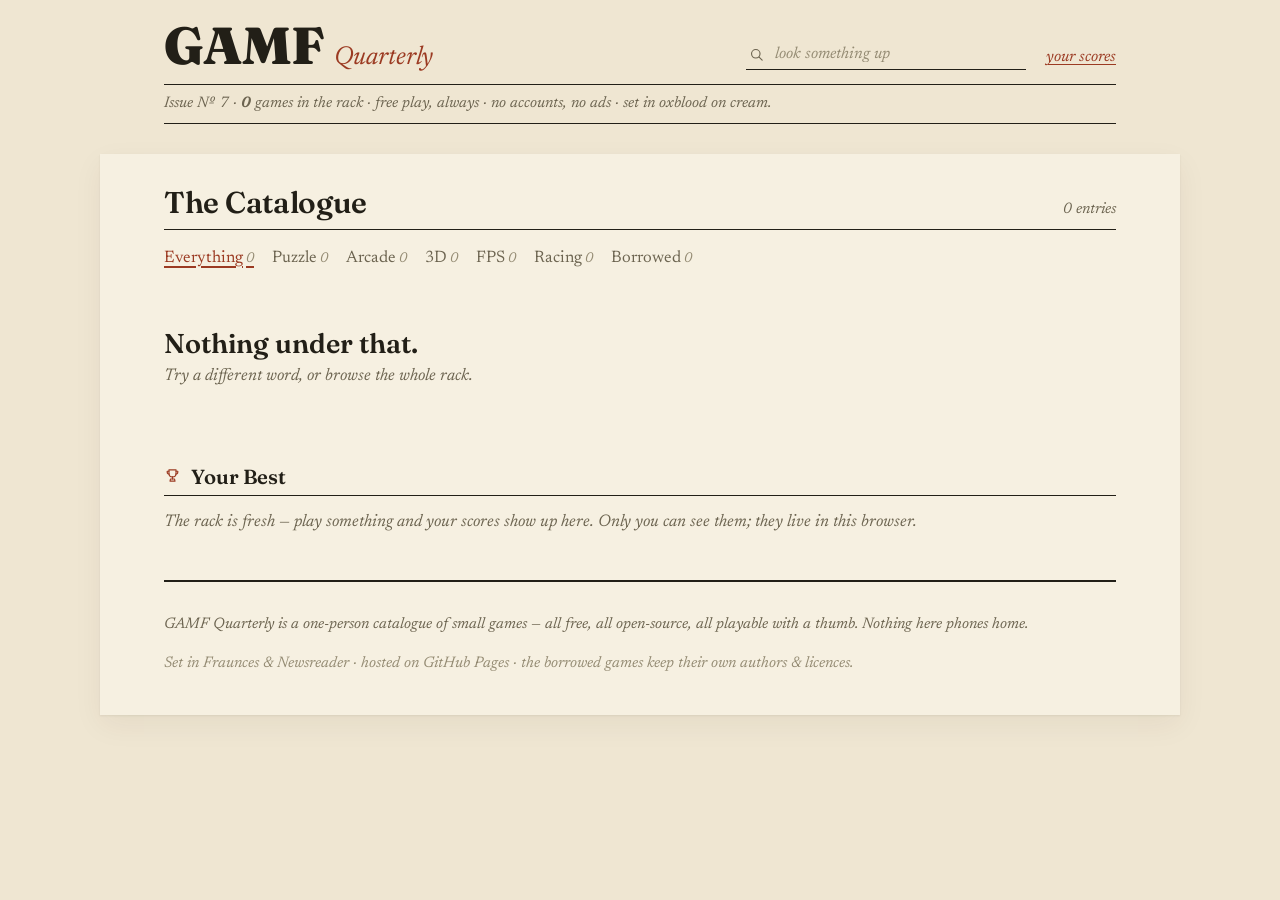
==== commit 0069d824: "Redesign to 'GAMF Quarterly' editorial aesthetic: cream/oxblood, Fraunces+Newsreader serif, flat bor" ====
--- a/index.html
+++ b/index.html
@@ -3,39 +3,33 @@
 <head>
   <meta charset="UTF-8">
   <meta name="viewport" content="width=device-width, initial-scale=1, maximum-scale=1, user-scalable=no, viewport-fit=cover">
-  <meta name="theme-color" content="#15110e">
-  <title>Gamf Arcade — touch games</title>
-  <meta name="description" content="GAMF Arcade — a hand-picked collection of touch-first, open-source browser games. Insert coin.">
+  <meta name="theme-color" content="#efe6d2">
+  <title>GAMF Quarterly — a small catalogue of games for your thumbs</title>
+  <meta name="description" content="GAMF Quarterly: a hand-set catalogue of small, free, open-source games you can play in a browser. Set in oxblood on cream.">
   <link rel="manifest" href="manifest.webmanifest">
   <link rel="preconnect" href="https://fonts.googleapis.com">
   <link rel="preconnect" href="https://fonts.gstatic.com" crossorigin>
-  <link href="https://fonts.googleapis.com/css2?family=Anton&family=Archivo:wght@400;500;600;700;800;900&family=Space+Mono:wght@400;700&display=swap" rel="stylesheet">
+  <link href="https://fonts.googleapis.com/css2?family=Fraunces:ital,opsz,wght@0,9..144,400;0,9..144,600;0,9..144,900;1,9..144,400&family=Newsreader:ital,opsz,wght@0,6..72,400;0,6..72,500;1,6..72,400&display=swap" rel="stylesheet">
   <link rel="stylesheet" href="gamf.css">
 </head>
 <body class="gx">
   <script src="gamf-icons.js"></script>
   <script src="gamf-stats.js"></script>
-  <div class="gx-vignette" aria-hidden="true"></div>
 
   <nav class="gx-nav">
-    <div class="gx-nav__bar"></div>
     <div class="gx-nav__inner">
-      <a class="gx-logo" href="#top">
-        <span class="gx-logo__mark">G</span>
-        <span class="gx-logo__word">GAMF</span>
-      </a>
+      <a class="gx-logo" href="#top">GAMF</a>
       <span class="gx-nav__spacer"></span>
       <div class="gx-search" id="search">
         <svg class="gx-ico"><use href="#i-search"/></svg>
-        <input id="q" type="text" placeholder="SEARCH CABINETS" spellcheck="false" aria-label="Search game cabinets">
+        <input id="q" type="text" placeholder="look something up" spellcheck="false" aria-label="Search the catalogue">
         <button class="gx-search__clear" id="qclear" aria-label="Clear search"><svg class="gx-ico"><use href="#i-x"/></svg></button>
       </div>
-      <a class="gx-hiscores" href="#scores"><svg class="gx-ico"><use href="#i-trophy"/></svg> Hi-Scores</a>
+      <a class="gx-hiscores" href="#scores">your scores</a>
     </div>
     <div class="gx-marquee">
       <div class="gx-marquee__track">
-        <span>&nbsp;&nbsp;New High Score — ACE 1,284,500 on Asteroids&nbsp;&nbsp;/&nbsp;&nbsp;Now Playing: Cube Runner&nbsp;&nbsp;/&nbsp;&nbsp;20 Cabinets Online&nbsp;&nbsp;/&nbsp;&nbsp;Free Play All Night&nbsp;&nbsp;/&nbsp;&nbsp;Insert Coin To Continue&nbsp;&nbsp;/&nbsp;&nbsp;Open Source · Touch First&nbsp;&nbsp;/&nbsp;&nbsp;</span>
-        <span aria-hidden="true">New High Score — ACE 1,284,500 on Asteroids&nbsp;&nbsp;/&nbsp;&nbsp;Now Playing: Cube Runner&nbsp;&nbsp;/&nbsp;&nbsp;20 Cabinets Online&nbsp;&nbsp;/&nbsp;&nbsp;Free Play All Night&nbsp;&nbsp;/&nbsp;&nbsp;Insert Coin To Continue&nbsp;&nbsp;/&nbsp;&nbsp;Open Source · Touch First&nbsp;&nbsp;/&nbsp;&nbsp;</span>
+        <span>Issue Nº&nbsp;7 · <b id="dl-count">—</b> games in the rack · free play, always · no accounts, no ads · set in oxblood on cream.</span>
       </div>
     </div>
   </nav>
@@ -46,12 +40,12 @@
     <div id="scores" class="gx-cabsec">
       <div class="gx-cabs">
         <div class="gx-cabhead">
-          <h2>GAME CABINETS</h2>
-          <span class="gx-cabhead__count" id="count">Loading…</span>
+          <h2>The Catalogue</h2>
+          <span class="gx-cabhead__count" id="count">setting type…</span>
         </div>
         <div class="gx-pills" id="pills"></div>
         <div class="gx-grid" id="grid">
-          <div class="gx-skel"></div><div class="gx-skel"></div><div class="gx-skel"></div><div class="gx-skel"></div><div class="gx-skel"></div><div class="gx-skel"></div>
+          <div class="gx-skel"></div><div class="gx-skel"></div><div class="gx-skel"></div><div class="gx-skel"></div>
         </div>
         <div id="empty"></div>
       </div>
@@ -59,30 +53,17 @@
       <aside class="gx-board">
         <div class="gx-board__head">
           <svg class="gx-ico"><use href="#i-trophy"/></svg>
-          <h2>HIGH SCORES</h2>
-          <span class="gx-board__cursor"></span>
+          <h2>Your Best</h2>
         </div>
         <div class="gx-board__rows" id="leaders"></div>
       </aside>
     </div>
 
     <footer class="gx-foot">
-      <div class="gx-foot__bar"></div>
-      <div class="gx-foot__grid">
-        <div class="gx-foot__coin">
-          <div class="gx-foot__slot"><span class="s"></span><span class="c">25¢</span></div>
-          <div>
-            <span class="gx-foot__cap">INSERT COIN</span>
-            <span class="gx-foot__sub">Credits 00 · Free Play</span>
-          </div>
-        </div>
-        <div class="gx-foot__meta">
-          <span>Open Source · Touch First · MIT</span>
-          <span>Hosted On GitHub Pages</span>
-          <span class="dim">© 1986–2026 GAMF Arcade</span>
-        </div>
+      <div class="gx-foot__meta">
+        <p>GAMF Quarterly is a one-person catalogue of small games — all free, all open-source, all playable with a thumb. Nothing here phones home.</p>
+        <p class="dim">Set in Fraunces &amp; Newsreader · hosted on GitHub Pages · the borrowed games keep their own authors &amp; licences.</p>
       </div>
-      <div class="gx-press">Press Start</div>
     </footer>
   </div>
 
--- a/gamf.css
+++ b/gamf.css
@@ -1,264 +1,261 @@
 /* ============================================================================
-   gamf.css — Gamf "retro-arcade" design system (from Claude Designer handoff).
-   1980s arcade hall with real-design-team restraint: warm near-black, red+amber,
-   Anton/Archivo/Space Mono, hard-offset shadows (NO blur/glow), small radii.
+   gamf.css — "GAMF Quarterly", a small-press games catalogue (circa 1974).
+   Cream stock, oxblood ink, Fraunces display over a Newsreader serif body.
+   Editorial & printed: thin rules + whitespace, flat opaque surfaces, ONE
+   accent, no glow / grain / blur / gradients. Light by default.
    Canonical in Gamf.github.io/; copied verbatim into every repo.
-   `gx-` homepage components + retokened in-game HUD classes (games re-skin free).
-   Fonts: <link href="https://fonts.googleapis.com/css2?family=Anton&family=Archivo:wght@400;500;600;700;800;900&family=Space+Mono:wght@400;700&display=swap" rel="stylesheet">
+   Fonts: <link href="https://fonts.googleapis.com/css2?family=Fraunces:ital,opsz,wght@0,9..144,400;0,9..144,600;0,9..144,900;1,9..144,400&family=Newsreader:ital,opsz,wght@0,6..72,400;0,6..72,500;1,6..72,400&display=swap" rel="stylesheet">
    ========================================================================== */
 
 :root {
-  /* surfaces */
-  --gx-bg:#15110e; --gx-panel:#1b1410; --gx-panel-2:#211a14; --gx-screen:#100c09;
-  --gx-cover:#16100b; --gx-line:#36281d; --gx-line-2:#4a3826; --gx-ink:#0a0806;
-  /* text */
-  --gx-text:#f4ede1; --gx-text-2:#b3a48f; --gx-text-3:#80715c; --gx-text-4:#5a4c3c;
-  /* accents — only two, red + amber, over warm neutrals */
-  --gx-red:#d8412b; --gx-amber:#e8a23a; --gx-tick-empty:#3a2c20; --gx-hot-ink:#1b0f0c;
-  --gx-accent:var(--gx-red);
+  /* stock + ink */
+  --paper:    #efe6d2;   /* page (the desk) */
+  --sheet:    #f6f0e1;   /* the printed sheet / content column */
+  --sheet-2:  #efe7d3;   /* a second, slightly darker pull for blocks */
+  --ink:      #221f17;   /* warm near-black text */
+  --ink-2:    #6c6450;   /* muted meta */
+  --ink-3:    #948b73;   /* faint */
+  --accent:   #9b3a22;   /* oxblood — the ONLY accent */
+  --accent-d: #7e2f1b;   /* pressed */
+  --rule:     #d4c8aa;   /* thin printed rule (a real, visible warm tan) */
+
   /* type */
-  --gx-font-display:'Anton',system-ui,sans-serif;
-  --gx-font-body:'Archivo',system-ui,-apple-system,sans-serif;
-  --gx-font-mono:'Space Mono',ui-monospace,monospace;
-  /* spacing / radius / hard shadows / motion */
-  --sp-1:4px;--sp-2:8px;--sp-3:12px;--sp-4:16px;--sp-5:24px;--sp-6:32px;--sp-7:48px;
-  --r-2:2px;--r-3:3px;--r-4:4px;--r-5:5px;
-  --sh-1:3px 3px 0 var(--gx-ink); --sh-2:5px 5px 0 var(--gx-ink);
-  --sh-3:6px 6px 0 var(--gx-ink); --sh-hero:8px 8px 0 var(--gx-ink);
-  --t-fast:.14s ease; --t:.16s ease;
+  --display: "Fraunces", Georgia, "Times New Roman", serif;
+  --body:    "Newsreader", Georgia, serif;
+  /* spacing scale varies by use, not one flat token */
+  --r: 3px;             /* the modest radius; most corners stay at 0 */
+  --shadow: 0 1px 2px rgba(40,28,10,.07), 0 10px 28px rgba(60,42,16,.06);
 }
 
-@keyframes gx-rise{from{opacity:0;transform:translateY(16px)}to{opacity:1;transform:none}}
-@keyframes gx-blink{0%,52%{opacity:1}53%,100%{opacity:0}}
-@keyframes gx-marquee{from{transform:translateX(0)}to{transform:translateX(-50%)}}
-@keyframes gx-scan{0%{transform:translateY(-10%)}100%{transform:translateY(560%)}}
-@keyframes gx-load{from{width:4%}to{width:100%}}
-@keyframes gx-shimmer{from{background-position:200% 0}to{background-position:-200% 0}}
-
-*{box-sizing:border-box}
-::selection{background:var(--gx-red);color:#fff}
-html,body{margin:0;background:var(--gx-bg);color:var(--gx-text);font-family:var(--gx-font-body);font-size:16px;line-height:1.5;-webkit-text-size-adjust:100%;-webkit-tap-highlight-color:transparent}
-body{min-height:100%;overflow-x:hidden;overscroll-behavior-y:none}
-a{color:inherit;text-decoration:none}
-h1,h2,h3{font-family:var(--gx-font-display);font-weight:400;margin:0;letter-spacing:1px}
-
-/* fixed textures: grid + film grain + vignette */
-body.gx::before{content:"";position:fixed;inset:0;z-index:0;pointer-events:none;opacity:.5;
-  background-image:linear-gradient(#ffffff05 1px,transparent 1px),linear-gradient(90deg,#ffffff05 1px,transparent 1px);background-size:64px 64px}
-body.gx::after{content:"";position:fixed;inset:0;z-index:0;pointer-events:none;opacity:.045;mix-blend-mode:overlay;
-  background-image:url("data:image/svg+xml,%3Csvg xmlns='http://www.w3.org/2000/svg' width='180' height='180'%3E%3Cfilter id='n'%3E%3CfeTurbulence type='fractalNoise' baseFrequency='.85' numOctaves='2'/%3E%3C/filter%3E%3Crect width='100%25' height='100%25' filter='url(%23n)'/%3E%3C/svg%3E")}
-.gx-vignette{position:fixed;inset:0;z-index:0;pointer-events:none;background:radial-gradient(130% 100% at 50% 0%,transparent 55%,#0c0907 100%)}
-
-.gx-wrap{position:relative;z-index:1;max-width:1180px;margin:0 auto;padding:0 max(18px,env(safe-area-inset-left))}
-.gx-ico{width:1.25em;height:1.25em;display:inline-block;vertical-align:-.18em;color:inherit}
-
-/* ---------------------------------------------------------------- Nav */
-.gx-nav{position:sticky;top:0;z-index:40;background:var(--gx-bg);border-bottom:1px solid var(--gx-line)}
-.gx-nav__bar{height:3px;background:var(--gx-red)}
-.gx-nav__inner{max-width:1180px;margin:0 auto;padding:13px max(18px,env(safe-area-inset-left));display:flex;align-items:center;gap:18px;flex-wrap:wrap}
-.gx-logo{display:inline-flex;align-items:center;gap:11px;flex:0 0 auto}
-.gx-logo__mark{width:30px;height:30px;background:var(--gx-red);display:grid;place-items:center;font-family:var(--gx-font-display);font-size:18px;color:#fff;border-radius:var(--r-3);box-shadow:var(--sh-1)}
-.gx-logo__word{font-family:var(--gx-font-display);font-size:25px;letter-spacing:1.5px;color:var(--gx-text);line-height:1}
-.gx-nav__spacer{flex:1}
-.gx-search{display:flex;align-items:center;gap:9px;flex:1 1 220px;max-width:340px;min-width:0;padding:0 13px;height:42px;background:var(--gx-panel);border:1px solid var(--gx-line-2);border-radius:var(--r-3)}
-.gx-search .gx-ico{color:var(--gx-text-3);flex:0 0 auto}
-.gx-search input{flex:1;min-width:0;background:transparent;border:none;outline:none;color:var(--gx-text);font-family:var(--gx-font-mono);font-size:13px;letter-spacing:.5px;text-transform:uppercase}
-.gx-search input::placeholder{color:var(--gx-text-3)}
-.gx-search__clear{display:none;background:none;border:none;cursor:pointer;color:var(--gx-text-3);padding:0;flex:0 0 auto}
-.gx-search__clear:hover{color:var(--gx-red)}
-.gx-search.has-q .gx-search__clear{display:inline-flex}
-.gx-hiscores{display:inline-flex;align-items:center;gap:8px;height:42px;padding:0 15px;background:var(--gx-panel);border:1px solid var(--gx-line-2);border-radius:var(--r-3);color:var(--gx-amber);font-family:var(--gx-font-body);font-weight:700;font-size:12px;letter-spacing:1.5px;text-transform:uppercase}
-.gx-hiscores:hover{border-color:var(--gx-amber);background:var(--gx-panel-2)}
-.gx-marquee{overflow:hidden;border-top:1px solid #2a2018;background:var(--gx-screen)}
-.gx-marquee__track{display:inline-flex;white-space:nowrap;animation:gx-marquee 34s linear infinite;font-family:var(--gx-font-mono);font-size:12px;letter-spacing:1px;padding:6px 0;color:var(--gx-text-3);text-transform:uppercase}
-
-/* ---------------------------------------------------------------- Hero */
-.gx-hero{position:relative;margin:30px 0 44px;display:grid;grid-template-columns:1.5fr 1fr;border:1px solid var(--gx-line-2);border-radius:var(--r-5);overflow:hidden;background:var(--gx-panel);box-shadow:var(--sh-hero);animation:gx-rise .55s ease both}
-.gx-hero__left{position:relative;padding:clamp(24px,3.4vw,44px);border-right:1px solid var(--gx-line);min-width:0}
-.gx-eyebrow{display:flex;align-items:center;gap:12px;margin-bottom:clamp(18px,4vw,34px)}
-.gx-eyebrow__sq{width:9px;height:9px;background:var(--gx-red);display:inline-block}
-.gx-eyebrow__l{font-family:var(--gx-font-mono);font-size:12px;letter-spacing:2.5px;text-transform:uppercase;color:var(--gx-text-2)}
-.gx-eyebrow__n{font-family:var(--gx-font-mono);font-size:12px;letter-spacing:1px;color:var(--gx-text-3)}
-.gx-coin{font-family:var(--gx-font-body);font-weight:800;font-size:14px;letter-spacing:3px;text-transform:uppercase;color:var(--gx-red);margin-bottom:10px;animation:gx-blink 1.6s steps(1) infinite}
-.gx-hero__title{font-family:var(--gx-font-display);font-size:clamp(52px,9vw,108px);line-height:.9;color:var(--gx-text)}
-.gx-hero__sub{margin:18px 0 30px;font-family:var(--gx-font-mono);font-size:14px;line-height:1.55;letter-spacing:.5px;color:var(--gx-text-2);max-width:42ch;text-transform:uppercase}
-.gx-hero__actions{display:flex;flex-wrap:wrap;align-items:center;gap:26px}
-.gx-playbtn{display:inline-flex;align-items:center;gap:10px;cursor:pointer;font-family:var(--gx-font-body);font-weight:800;font-size:15px;letter-spacing:2px;text-transform:uppercase;color:#fff;background:var(--gx-red);border:none;border-radius:var(--r-3);padding:16px 26px;box-shadow:var(--sh-2);transition:transform .1s ease,box-shadow .1s ease}
-.gx-playbtn:hover{transform:translate(-1px,-1px);box-shadow:6px 6px 0 var(--gx-ink)}
-.gx-playbtn:active{transform:translate(5px,5px);box-shadow:0 0 0 var(--gx-ink)}
-.gx-hero__hs{display:flex;flex-direction:column;gap:5px;border-left:2px solid var(--gx-line-2);padding-left:18px}
-.gx-hero__hs label{font-family:var(--gx-font-mono);font-size:11px;letter-spacing:2px;color:var(--gx-text-3);text-transform:uppercase}
-.gx-hero__hs b{font-family:var(--gx-font-display);font-weight:400;font-size:30px;letter-spacing:1px;color:var(--gx-amber);line-height:1}
-/* attract screen */
-.gx-attract{position:relative;overflow:hidden;background:var(--gx-screen);min-height:240px;display:flex;flex-direction:column;justify-content:space-between;padding:16px}
-.gx-attract__scan{position:absolute;inset:0;pointer-events:none;opacity:.6;background:repeating-linear-gradient(0deg,transparent 0 2px,#00000066 2px 4px)}
-.gx-attract__sweep{position:absolute;left:0;right:0;top:0;height:14%;background:linear-gradient(#ffffff0d,transparent);pointer-events:none;animation:gx-scan 5.5s linear infinite}
-.gx-attract__ghost{position:absolute;inset:0;display:grid;place-items:center;pointer-events:none;font-family:var(--gx-font-display);font-size:clamp(52px,12vw,96px);color:#ffffff08;letter-spacing:2px}
-.gx-attract__row{position:relative;display:flex;justify-content:space-between;align-items:flex-start;font-family:var(--gx-font-mono);font-size:10px;letter-spacing:2px;color:var(--gx-text-3);text-transform:uppercase}
-.gx-attract__chip{color:var(--gx-text-2);border:1px solid var(--gx-line-2);border-radius:var(--r-2);padding:2px 7px;letter-spacing:1px}
-.gx-attract svg{position:relative;width:100%;height:auto;color:var(--gx-text-2)}
-.gx-attract__hi{position:relative;display:flex;justify-content:space-between;align-items:flex-end}
-.gx-attract__hi b{font-family:var(--gx-font-mono);font-size:13px;font-weight:700;letter-spacing:1px;color:var(--gx-amber)}
-
-/* ---------------------------------------------------------------- Cabinets section */
-.gx-cabsec{display:flex;flex-wrap:wrap;gap:30px;align-items:flex-start}
-.gx-cabs{flex:3 1 540px;min-width:0}
-.gx-cabhead{display:flex;align-items:baseline;justify-content:space-between;gap:14px;flex-wrap:wrap;margin-bottom:18px;padding-bottom:14px;border-bottom:1px solid var(--gx-line)}
-.gx-cabhead h2{font-family:var(--gx-font-display);font-size:clamp(28px,4vw,44px);color:var(--gx-text);line-height:1}
-.gx-cabhead__count{font-family:var(--gx-font-mono);font-size:13px;letter-spacing:1.5px;color:var(--gx-text-3);text-transform:uppercase;white-space:nowrap}
-.gx-pills{display:flex;flex-wrap:wrap;gap:8px;margin-bottom:26px}
-.gx-fpill{display:inline-flex;align-items:center;gap:8px;padding:9px 14px;border-radius:var(--r-3);cursor:pointer;font-family:var(--gx-font-body);font-weight:800;font-size:12px;letter-spacing:1.5px;text-transform:uppercase;transition:all .14s ease;border:1px solid var(--gx-line-2);background:var(--gx-panel);color:var(--gx-text-2)}
-.gx-fpill__n{font-family:var(--gx-font-mono);font-weight:700;font-size:12px;opacity:.7}
-.gx-fpill.is-active{border-color:var(--gx-red);background:var(--gx-red);color:#fff;box-shadow:var(--sh-1)}
-.gx-grid{display:grid;grid-template-columns:repeat(auto-fill,minmax(192px,1fr));gap:16px;animation:gx-rise .5s ease .08s both}
-
-/* cabinet card */
-.gx-cabinet{position:relative;display:flex;flex-direction:column;text-align:left;padding:0;border:1px solid var(--gx-line);border-radius:var(--r-4);overflow:hidden;cursor:pointer;background:var(--gx-panel);transition:transform var(--t),box-shadow var(--t),border-color var(--t);font-family:inherit;color:inherit}
-.gx-cabinet:hover{transform:translate(-3px,-3px);box-shadow:var(--sh-3);border-color:var(--gx-red)}
-.gx-cabinet:focus-visible{outline:2px solid var(--gx-red);outline-offset:2px}
-.gx-cab__plate{display:flex;align-items:center;gap:8px;padding:9px 11px;border-bottom:1px solid var(--gx-line);background:var(--gx-panel-2)}
-.gx-cab__plate .gx-ico{color:var(--gx-text-3);flex:0 0 auto}
-.gx-cab__genre{font-family:var(--gx-font-mono);font-size:11px;font-weight:700;letter-spacing:1.5px;color:var(--gx-text-2);text-transform:uppercase}
-.gx-cab__dims{margin-left:auto;font-family:var(--gx-font-mono);font-size:10px;letter-spacing:1px;color:var(--gx-text-3);border:1px solid var(--gx-line-2);border-radius:var(--r-2);padding:1px 6px}
-.gx-cab__cover{position:relative;display:flex;align-items:flex-end;min-height:104px;padding:14px 12px;overflow:hidden;background:var(--gx-cover);border-top:1px solid #2a2018}
-.gx-cab__cover.is-hot{background:var(--gx-red);border-top:none}
-.gx-cab__big{position:absolute;right:-14px;bottom:-18px;display:inline-flex;opacity:.13;pointer-events:none;color:var(--gx-amber)}
-.gx-cab__big .gx-ico{width:96px;height:96px}
-.gx-cab__cover.is-hot .gx-cab__big{color:#fff}
-.gx-cab__hot{position:absolute;top:11px;left:12px;display:inline-flex;align-items:center;gap:5px;font-family:var(--gx-font-mono);font-size:10px;font-weight:700;letter-spacing:1.5px;color:var(--gx-hot-ink);text-transform:uppercase}
-.gx-cab__title{position:relative;font-family:var(--gx-font-display);font-size:clamp(21px,2.4vw,27px);line-height:.96;letter-spacing:.5px;text-transform:uppercase;color:var(--gx-text)}
-.gx-cab__cover.is-hot .gx-cab__title{color:#fff}
-.gx-cab__ctrl{display:flex;align-items:flex-end;justify-content:space-between;gap:8px;padding:11px 12px 13px;background:var(--gx-panel)}
-.gx-rate{display:flex;gap:3px}
-.gx-rate span{width:11px;height:4px;border-radius:1px;background:var(--gx-tick-empty)}
-.gx-rate span.on{background:var(--gx-amber)}
-.gx-cab__hi{font-family:var(--gx-font-mono);font-size:11px;letter-spacing:.5px;color:var(--gx-text-3);margin-top:6px;display:block}
-.gx-cab__play{flex:0 0 auto;display:inline-flex;align-items:center;gap:5px;font-family:var(--gx-font-body);font-weight:800;font-size:11px;letter-spacing:1.5px;text-transform:uppercase;color:var(--gx-red);border:1px solid var(--gx-red);border-radius:var(--r-2);padding:7px 10px}
-
-.gx-empty{text-align:left;padding:44px 28px;border:1px solid var(--gx-line-2);border-radius:var(--r-5);background:var(--gx-panel);box-shadow:var(--sh-3)}
-.gx-empty h3{font-family:var(--gx-font-display);font-size:32px;color:var(--gx-red)}
-.gx-empty p{font-family:var(--gx-font-mono);font-size:13px;letter-spacing:1px;color:var(--gx-text-3);margin-top:10px;text-transform:uppercase}
-
-/* leaderboard */
-.gx-board{flex:1 1 290px;min-width:268px;border:1px solid var(--gx-line-2);border-radius:var(--r-5);overflow:hidden;background:var(--gx-panel);box-shadow:var(--sh-3);animation:gx-rise .5s ease .14s both}
-.gx-board__head{display:flex;align-items:center;gap:10px;padding:14px 16px;border-bottom:1px solid var(--gx-line);background:var(--gx-panel-2)}
-.gx-board__head .gx-ico{color:var(--gx-amber)}
-.gx-board__head h2{font-family:var(--gx-font-display);font-size:20px;letter-spacing:1.5px;color:var(--gx-text)}
-.gx-board__cursor{margin-left:auto;width:8px;height:14px;background:var(--gx-red);display:inline-block;animation:gx-blink 1.05s steps(1) infinite}
-.gx-board__rows{padding:6px 10px 12px}
-.gx-lrow{display:flex;align-items:center;gap:12px;padding:9px 8px;border-bottom:1px solid #2a2018;border-left:3px solid transparent;padding-left:9px}
-.gx-lrow:last-child{border-bottom:none}
-.gx-lrow.is-top{border-left-color:var(--gx-amber);background:var(--gx-panel-2)}
-.gx-lrow__rank{font-family:var(--gx-font-mono);font-size:12px;font-weight:700;color:var(--gx-text-4);width:20px;text-align:right;flex:0 0 auto}
-.gx-lrow.is-top .gx-lrow__rank{color:var(--gx-amber)}
-.gx-lrow__ini{font-family:var(--gx-font-display);font-size:22px;letter-spacing:2px;width:54px;color:#cdbfa8;flex:0 0 auto}
-.gx-lrow.is-top .gx-lrow__ini{color:var(--gx-amber)}
-.gx-lrow__sc{display:flex;flex-direction:column;flex:1;min-width:0;text-align:right}
-.gx-lrow__sc b{font-family:var(--gx-font-mono);font-size:16px;font-weight:700;color:var(--gx-text);letter-spacing:.5px}
-.gx-lrow__sc span{font-family:var(--gx-font-mono);font-size:11px;line-height:1.2;color:var(--gx-text-3);white-space:nowrap;overflow:hidden;text-overflow:ellipsis;text-transform:uppercase}
-.gx-board__foot{margin-top:12px;padding-top:12px;border-top:1px solid var(--gx-line);text-align:center;font-family:var(--gx-font-mono);font-size:11px;letter-spacing:1.5px;color:var(--gx-amber);text-transform:uppercase}
-
-/* footer */
-.gx-foot{margin:48px 0 32px;border:1px solid var(--gx-line-2);border-radius:var(--r-5);overflow:hidden;background:var(--gx-panel)}
-.gx-foot__bar{height:3px;background:var(--gx-red)}
-.gx-foot__grid{display:grid;grid-template-columns:auto 1fr;gap:28px;align-items:center;padding:clamp(22px,3.4vw,34px)}
-.gx-foot__coin{display:flex;align-items:center;gap:18px}
-.gx-foot__slot{position:relative;width:56px;height:80px;border-radius:var(--r-4);background:var(--gx-screen);border:1px solid var(--gx-line-2);display:grid;place-items:center;flex:0 0 auto}
-.gx-foot__slot .s{width:30px;height:6px;border-radius:var(--r-2);background:var(--gx-ink);border:1px solid #5a4632}
-.gx-foot__slot .c{position:absolute;bottom:8px;font-family:var(--gx-font-mono);font-size:11px;color:var(--gx-text-3)}
-.gx-foot__cap{font-family:var(--gx-font-display);font-size:20px;letter-spacing:1.5px;color:var(--gx-text);display:block}
-.gx-foot__sub{font-family:var(--gx-font-mono);font-size:12px;letter-spacing:1px;color:var(--gx-text-3);text-transform:uppercase;display:block;margin-top:8px}
-.gx-foot__meta{display:flex;flex-direction:column;gap:7px;text-align:right;font-family:var(--gx-font-mono);font-size:12px;letter-spacing:.5px;color:var(--gx-text-3);text-transform:uppercase}
-.gx-foot__meta .dim{color:var(--gx-text-4)}
-.gx-press{text-align:center;padding:11px;border-top:1px solid var(--gx-line);background:var(--gx-screen);font-family:var(--gx-font-body);font-weight:800;font-size:11px;letter-spacing:3px;color:var(--gx-red);text-transform:uppercase;animation:gx-blink 1.5s steps(1) infinite}
-
-/* launch overlay */
-.gx-launch{position:fixed;inset:0;z-index:80;display:none;place-items:center;padding:20px;background:#0a0806ee;cursor:pointer}
-.gx-launch.gx-show{display:grid}
-.gx-launch__panel{position:relative;width:min(440px,92vw);overflow:hidden;border:1px solid var(--gx-line-2);border-radius:var(--r-5);background:var(--gx-panel);box-shadow:10px 10px 0 #000}
-.gx-launch__scan{position:absolute;inset:0;pointer-events:none;opacity:.5;background:repeating-linear-gradient(0deg,transparent 0 2px,#00000055 2px 4px)}
-.gx-launch__body{position:relative;padding:34px 30px 28px;text-align:left}
-.gx-launch__top{display:flex;align-items:center;gap:12px;margin-bottom:24px;color:var(--gx-text-3);font-family:var(--gx-font-mono);font-size:11px;letter-spacing:2.5px;text-transform:uppercase}
-.gx-launch__top .gx-ico{color:var(--gx-red)}
-.gx-launch__title{font-family:var(--gx-font-display);font-size:clamp(34px,7vw,52px);line-height:.92;letter-spacing:1px;text-transform:uppercase;color:var(--gx-text)}
-.gx-launch__hs{display:flex;justify-content:space-between;align-items:baseline;margin:22px 0 10px;font-family:var(--gx-font-mono);font-size:11px;letter-spacing:1.5px;color:var(--gx-text-3);text-transform:uppercase}
-.gx-launch__hs b{font-family:var(--gx-font-display);font-weight:400;font-size:26px;letter-spacing:1px;color:var(--gx-amber)}
-.gx-launch__bar{height:8px;background:var(--gx-screen);border:1px solid var(--gx-line);border-radius:var(--r-2);overflow:hidden}
-.gx-launch__bar i{display:block;height:100%;background:var(--gx-red);animation:gx-load 2s cubic-bezier(.5,0,.4,1) forwards}
-.gx-launch__skip{margin-top:18px;font-family:var(--gx-font-mono);font-size:11px;letter-spacing:1.5px;color:var(--gx-text-4);text-transform:uppercase}
-
-/* skeleton + states */
-.gx-skel{border-radius:var(--r-4);background:linear-gradient(100deg,var(--gx-panel) 30%,var(--gx-panel-2) 50%,var(--gx-panel) 70%);background-size:200% 100%;animation:gx-shimmer 1.3s infinite;min-height:200px}
-.gx-error{color:var(--gx-red);font-family:var(--gx-font-mono);font-size:13px;padding:var(--sp-3)}
-
-/* generic back chip + section title (genre/catalog pages) */
-.gx-back{display:inline-flex;align-items:center;gap:6px;color:var(--gx-text-2);font-family:var(--gx-font-mono);font-size:12px;letter-spacing:1px;text-transform:uppercase}
-.gx-section-title{font-family:var(--gx-font-display);font-size:clamp(28px,4vw,44px);color:var(--gx-text);margin:var(--sp-6) 0 var(--sp-4)}
-
-/* buttons reused by genre/catalog/stats */
-.gx-btn{display:inline-flex;align-items:center;justify-content:center;gap:8px;min-height:42px;padding:0 16px;font-family:var(--gx-font-body);font-weight:800;font-size:12px;letter-spacing:1.5px;text-transform:uppercase;color:var(--gx-text);background:var(--gx-panel);border:1px solid var(--gx-line-2);border-radius:var(--r-3);cursor:pointer;transition:transform .1s ease,box-shadow var(--t),border-color var(--t)}
-.gx-btn:hover{border-color:var(--gx-amber);background:var(--gx-panel-2)}
-.gx-btn:active{transform:translate(2px,2px)}
-.gx-btn--primary{color:#fff;background:var(--gx-red);border-color:transparent;box-shadow:var(--sh-2)}
-.gx-btn--primary:hover{transform:translate(-1px,-1px);box-shadow:6px 6px 0 var(--gx-ink);background:var(--gx-red)}
-.gx-btn--primary:active{transform:translate(5px,5px);box-shadow:0 0 0 var(--gx-ink)}
-.gx-btn--ghost{background:transparent}
-.gx-btn--sm{min-height:34px;font-size:11px;padding:0 12px}
-.gx-badge{display:inline-flex;align-items:center;gap:4px;font-family:var(--gx-font-mono);font-size:11px;font-weight:700;padding:2px 8px;border-radius:var(--r-2);color:var(--gx-text-3);background:var(--gx-panel-2);border:1px solid var(--gx-line-2);letter-spacing:1px;text-transform:uppercase}
-.gx-chips{display:flex;flex-wrap:wrap;gap:6px;margin-top:var(--sp-1)}
-
-/* stat cards / bars (stats page) */
-.gx-stats-grid{display:grid;grid-template-columns:repeat(auto-fit,minmax(150px,1fr));gap:var(--sp-4)}
-.gx-stat{background:var(--gx-panel);border:1px solid var(--gx-line-2);border-radius:var(--r-5);padding:var(--sp-5) var(--sp-4);text-align:center;box-shadow:var(--sh-1)}
-.gx-stat__num{font-family:var(--gx-font-display);font-size:clamp(2rem,7vw,2.6rem);line-height:1;color:var(--gx-amber)}
-.gx-stat__label{color:var(--gx-text-3);font-family:var(--gx-font-mono);font-size:12px;margin-top:var(--sp-2);text-transform:uppercase;letter-spacing:1px}
-.gx-bar{display:grid;gap:var(--sp-2)}
-.gx-bar__row{display:grid;grid-template-columns:120px 1fr 56px;align-items:center;gap:var(--sp-3);font-family:var(--gx-font-mono);font-size:12px;color:var(--gx-text-2);text-transform:uppercase}
-.gx-bar__track{height:10px;background:var(--gx-screen);border:1px solid var(--gx-line);border-radius:var(--r-2);overflow:hidden}
-.gx-bar__fill{height:100%;background:var(--gx-red)}
-.gx-bar__val{text-align:right;color:var(--gx-amber);font-weight:700}
-
-/* ====================================================================
-   IN-GAME chrome — retokened to arcade so all 20 games re-skin for free.
-   (class names preserved: gx-hud, gx-pill, gx-hint, gx-modal, etc.)
-   ==================================================================== */
-.gx-hud{position:fixed;top:env(safe-area-inset-top);left:0;right:0;z-index:4;display:flex;align-items:center;gap:12px;padding:12px 16px;font-family:var(--gx-font-body);font-weight:700;pointer-events:none}
-.gx-hud a,.gx-hud button{pointer-events:auto}
-.gx-hud__back{display:inline-flex;align-items:center;gap:6px;color:var(--gx-text-2);font-family:var(--gx-font-mono);font-weight:400;font-size:12px;letter-spacing:1px;text-transform:uppercase}
-.gx-hud__spacer{flex:1}
-.gx-pill{display:inline-flex;align-items:center;gap:6px;padding:5px 12px;border-radius:var(--r-3);background:color-mix(in srgb,var(--gx-screen) 70%,transparent);border:1px solid var(--gx-line-2);font-family:var(--gx-font-mono);font-size:13px;letter-spacing:.5px;text-transform:uppercase;color:var(--gx-text-2)}
-.gx-pill b{color:var(--gx-text);font-weight:700}
-.gx-pill--best{color:var(--gx-amber)}
-.gx-hint{position:fixed;left:0;right:0;bottom:calc(env(safe-area-inset-bottom) + 14px);z-index:4;display:flex;flex-wrap:wrap;justify-content:center;gap:8px;pointer-events:none}
-.gx-hint__chip{display:inline-flex;align-items:center;gap:6px;font-family:var(--gx-font-mono);font-size:11px;letter-spacing:.5px;text-transform:uppercase;color:var(--gx-text-2);padding:6px 11px;border-radius:var(--r-3);background:color-mix(in srgb,var(--gx-screen) 70%,transparent);border:1px solid var(--gx-line-2)}
-.gx-hint__chip .gx-ico{width:14px;height:14px;opacity:.85}
-.gx-modal{position:fixed;inset:0;z-index:6;display:none;place-items:center;padding:16px;background:#0a0806ee}
-.gx-modal.gx-show{display:grid}
-.gx-modal__card{width:min(360px,92vw);text-align:center;padding:32px 26px;background:var(--gx-panel);border:1px solid var(--gx-line-2);border-radius:var(--r-5);box-shadow:10px 10px 0 #000;animation:gx-rise .25s ease}
-.gx-modal__title{font-family:var(--gx-font-display);font-size:34px;letter-spacing:1px;text-transform:uppercase;color:var(--gx-text);margin-bottom:10px}
-.gx-modal__row{display:flex;justify-content:space-between;gap:16px;color:var(--gx-text-3);padding:9px 0;border-bottom:1px solid var(--gx-line);font-family:var(--gx-font-mono);font-size:13px;text-transform:uppercase}
-.gx-modal__row:last-of-type{border-bottom:0}
-.gx-modal__row b{color:var(--gx-text);font-weight:700}
-.gx-modal__new{color:var(--gx-amber);font-family:var(--gx-font-mono);font-weight:700;text-transform:uppercase;min-height:1.2em;margin-top:8px}
-.gx-modal .gx-btn{margin-top:16px;width:100%}
-
-/* cover-art cards still used by some pages until converted — arcade-tinted */
-.gx-card{position:relative;display:flex;flex-direction:column;border-radius:var(--r-4);background:var(--gx-panel);border:1px solid var(--gx-line);overflow:hidden;transition:transform var(--t),box-shadow var(--t),border-color var(--t);cursor:pointer;color:inherit}
-.gx-card:hover{transform:translate(-3px,-3px);box-shadow:var(--sh-3);border-color:var(--gx-red)}
-.gx-cover{position:relative;aspect-ratio:4/3;overflow:hidden;background:var(--gx-cover);border-bottom:1px solid var(--gx-line)}
-.gx-cover__glyph{position:absolute;inset:0;display:grid;place-items:center;font-size:clamp(40px,9vw,64px)}
-.gx-cover__dims{position:absolute;top:8px;right:8px;font-family:var(--gx-font-mono);font-size:10px;letter-spacing:1px;color:var(--gx-text-3);border:1px solid var(--gx-line-2);border-radius:var(--r-2);padding:1px 6px;background:color-mix(in srgb,var(--gx-screen) 60%,transparent)}
-.gx-cover__play{position:absolute;left:10px;bottom:10px;width:34px;height:34px;border-radius:var(--r-3);display:grid;place-items:center;color:#fff;background:var(--gx-red);opacity:0;transition:opacity var(--t)}
-.gx-card:hover .gx-cover__play{opacity:1}
-.gx-card__body{padding:11px 12px 13px}
-.gx-card__title{font-family:var(--gx-font-display);font-size:18px;letter-spacing:.5px;text-transform:uppercase;color:var(--gx-text)}
-.gx-card__meta{font-family:var(--gx-font-mono);font-size:11px;color:var(--gx-text-3);text-transform:uppercase;display:block;margin-top:3px}
-.gx-card__by{font-family:var(--gx-font-mono);font-size:11px;color:var(--gx-text-4);display:block;margin-top:2px}
-
-.gx-foot-note{color:var(--gx-text-3);font-family:var(--gx-font-mono);font-size:11px;text-align:center;padding:var(--sp-6) 0;border-top:1px solid var(--gx-line);margin-top:var(--sp-6);text-transform:uppercase;letter-spacing:1px}
-
-@media (max-width:720px){
-  .gx-hero{grid-template-columns:1fr}
-  .gx-hero__left{border-right:none;border-bottom:1px solid var(--gx-line)}
+* { box-sizing: border-box; }
+::selection { background: var(--accent); color: var(--paper); }
+
+html, body {
+  margin: 0;
+  background: var(--paper);
+  color: var(--ink);
+  font-family: var(--body);
+  font-size: 17px;
+  line-height: 1.55;
+  -webkit-text-size-adjust: 100%;
+  -webkit-tap-highlight-color: transparent;
+  font-feature-settings: "liga" 1, "onum" 1;   /* old-style figures */
 }
-@media (prefers-reduced-motion:reduce){*{animation:none !important;transition:none !important}}
+body { min-height: 100%; overflow-x: hidden; }
+a { color: inherit; text-decoration: none; }
+
+h1, h2, h3 { font-family: var(--display); font-weight: 600; margin: 0; line-height: 1.02; }
+
+/* the central printed sheet */
+.gx-wrap { position: relative; z-index: 1; max-width: 1080px; margin: 0 auto;
+  background: var(--sheet); padding: 0 clamp(20px, 5vw, 64px);
+  box-shadow: var(--shadow); }
+/* legacy fixed-overlay elements from the old theme — neutralized (no grain/vignette) */
+.gx-vignette { display: none; }
+
+.gx-ico { width: 1em; height: 1em; display: inline-block; vertical-align: -.12em; color: inherit; }
+
+/* small-caps editorial label */
+.gx-label { font-family: var(--body); font-weight: 500; font-size: .72rem;
+  letter-spacing: .14em; text-transform: uppercase; color: var(--ink-2); }
+
+/* ---------------------------------------------------------------- Masthead */
+.gx-nav { background: var(--paper); }
+.gx-nav__bar { display: none; }
+.gx-nav__inner { max-width: 1080px; margin: 0 auto; padding: 22px clamp(20px,5vw,64px) 0;
+  display: flex; align-items: flex-end; gap: 20px; flex-wrap: wrap; }
+.gx-logo { display: inline-flex; align-items: baseline; gap: 10px; }
+.gx-logo__mark { display: none; }
+.gx-logo__word, .gx-logo { font-family: var(--display); font-weight: 900; font-size: clamp(30px, 6vw, 52px);
+  letter-spacing: -.01em; color: var(--ink); line-height: .9; }
+.gx-logo::after { content: "Quarterly"; font-family: var(--body); font-style: italic; font-weight: 400;
+  font-size: .5em; letter-spacing: 0; color: var(--accent); }
+.gx-nav__spacer { flex: 1; }
+.gx-nav__links { display: flex; align-items: center; gap: 18px; }
+
+/* search — a quiet ruled field, not a pill */
+.gx-search { display: flex; align-items: center; gap: 8px; flex: 1 1 200px; max-width: 280px; min-width: 0;
+  padding: 4px 2px 6px; border-bottom: 1.5px solid var(--ink); }
+.gx-search .gx-ico { color: var(--ink-2); }
+.gx-search input { flex: 1; min-width: 0; background: none; border: none; outline: none; color: var(--ink);
+  font-family: var(--body); font-size: .95rem; }
+.gx-search input::placeholder { color: var(--ink-3); font-style: italic; }
+.gx-search__clear { display: none; background: none; border: none; cursor: pointer; color: var(--ink-2); padding: 0; }
+.gx-search.has-q .gx-search__clear { display: inline-flex; }
+.gx-hiscores { font-family: var(--body); font-style: italic; font-size: .95rem; color: var(--accent);
+  text-decoration: underline; text-underline-offset: 3px; text-decoration-thickness: 1px; }
+
+/* the dateline rule under the masthead */
+.gx-marquee { max-width: 1080px; margin: 14px auto 0; padding: 0 clamp(20px,5vw,64px); }
+.gx-marquee__track { animation: none !important; transform: none !important; white-space: normal;
+  display: block; border-top: 1.5px solid var(--ink); border-bottom: 1.5px solid var(--ink); padding: 7px 0;
+  font-family: var(--body); font-style: italic; color: var(--ink-2); font-size: .9rem; }
+.gx-marquee__track span + span { display: none; }   /* drop the duplicate scroll copy */
+
+/* ---------------------------------------------------------------- Cover story (featured) */
+.gx-hero { display: grid; grid-template-columns: 1fr; gap: 0; margin: 30px 0 8px;
+  background: none; box-shadow: none; border: none; }
+.gx-hero__left { padding: 8px 0 4px; }
+.gx-eyebrow { display: flex; align-items: baseline; gap: 12px; margin-bottom: 10px; }
+.gx-eyebrow__sq { display: none; }
+.gx-eyebrow__l, .gx-eyebrow__n { font-family: var(--body); font-weight: 500; font-size: .72rem;
+  letter-spacing: .14em; text-transform: uppercase; color: var(--ink-2); }
+.gx-eyebrow__l { color: var(--accent); }
+.gx-coin { display: none; }
+.gx-hero__title { font-family: var(--display); font-weight: 900; font-size: clamp(44px, 10vw, 104px);
+  letter-spacing: -.02em; color: var(--ink); margin: 0 0 6px; max-width: 14ch; }
+.gx-hero__sub { font-family: var(--body); font-size: 1.12rem; color: var(--ink); max-width: 52ch;
+  margin: 0 0 20px; }
+.gx-hero__actions { display: flex; align-items: baseline; gap: 24px; flex-wrap: wrap; }
+.gx-hero__hs { font-family: var(--body); font-style: italic; color: var(--ink-2); font-size: .95rem; }
+.gx-hero__hs label { display: none; }
+.gx-attract { display: none; }   /* no CRT screen */
+.gx-brandline { display: none; }
+
+/* the press button: rectangular, solid oxblood, no pill/glow/scale */
+.gx-playbtn, .gx-btn--primary {
+  display: inline-flex; align-items: center; gap: 8px; cursor: pointer;
+  font-family: var(--body); font-weight: 500; font-size: 1rem; letter-spacing: .01em;
+  color: var(--paper); background: var(--accent); border: none; border-radius: var(--r);
+  padding: 11px 20px; transition: background .15s ease; }
+.gx-playbtn:hover, .gx-btn--primary:hover { background: var(--accent-d); }
+
+/* ---------------------------------------------------------------- Catalogue */
+.gx-cabsec { display: block; }
+.gx-cabs { display: block; }
+.gx-cabhead { display: flex; align-items: baseline; justify-content: space-between; gap: 14px;
+  margin: 34px 0 14px; padding-bottom: 7px; border-bottom: 1.5px solid var(--ink); }
+.gx-cabhead h2, .gx-section-title { font-family: var(--display); font-weight: 600; font-size: clamp(22px, 3.2vw, 30px);
+  color: var(--ink); letter-spacing: -.01em; }
+.gx-cabhead__count { font-family: var(--body); font-style: italic; font-size: .9rem; color: var(--ink-2); }
+
+/* filter pills → a quiet index of links */
+.gx-pills { display: flex; flex-wrap: wrap; gap: 4px 18px; margin: 18px 0 22px; align-items: baseline; }
+.gx-fpill { background: none; border: none; cursor: pointer; padding: 2px 0;
+  font-family: var(--body); font-size: .98rem; color: var(--ink-2); }
+.gx-fpill__n { font-style: italic; color: var(--ink-3); font-size: .85em; margin-left: 3px; }
+.gx-fpill.is-active { color: var(--accent); text-decoration: underline; text-underline-offset: 4px;
+  text-decoration-thickness: 1.5px; }
+
+/* a calm symmetric grid of flat catalogue entries */
+.gx-grid, .gx-scroller { display: grid; grid-template-columns: repeat(auto-fill, minmax(230px, 1fr));
+  gap: 0; overflow: visible; }
+.gx-grid > *, .gx-scroller > * { border-top: 1px solid var(--rule); }
+
+/* a catalogue entry — flat, borderless, ruled, typographic */
+.gx-cabinet, .gx-card { display: block; text-align: left; background: none; border: none; box-shadow: none;
+  cursor: pointer; color: inherit; padding: 16px 18px 18px 0; transition: background .12s ease; position: relative; }
+.gx-cabinet:hover, .gx-card:hover { background: var(--sheet-2); }
+.gx-cab__plate, .gx-card__head { display: flex; align-items: baseline; gap: 8px; margin-bottom: 4px; }
+.gx-cab__plate .gx-ico { color: var(--accent); width: .9em; height: .9em; }
+.gx-cab__genre { font-family: var(--body); font-weight: 500; font-size: .68rem; letter-spacing: .12em;
+  text-transform: uppercase; color: var(--ink-2); }
+.gx-cab__dims, .gx-cover__dims { margin-left: auto; font-family: var(--body); font-style: italic; font-size: .72rem; color: var(--ink-3); }
+.gx-cab__cover, .gx-cover { background: none; min-height: 0; padding: 0; overflow: visible; display: block; }
+.gx-cab__cover.is-hot { background: none; }      /* no red "hot" blocks */
+.gx-cab__big, .gx-cover__glyph, .gx-cover__play, .gx-cab__hot, .gx-cover__dims + * { display: none; }
+.gx-cab__title, .gx-card__title { font-family: var(--display); font-weight: 600; font-size: 1.35rem;
+  line-height: 1.05; color: var(--ink); letter-spacing: -.01em; margin: 0; }
+.gx-cabinet:hover .gx-cab__title { color: var(--accent); }
+.gx-cab__ctrl { display: flex; align-items: baseline; justify-content: space-between; gap: 10px; margin-top: 8px; padding: 0; background: none; }
+.gx-rate { display: none; }                       /* no fabricated star ratings */
+.gx-cab__hi, .gx-card__meta, .gx-card__by { font-family: var(--body); font-style: italic; font-size: .85rem; color: var(--ink-2); }
+.gx-cab__play { font-family: var(--body); color: var(--accent); font-size: .9rem; }
+.gx-cab__play::after { content: " →"; }
+
+.gx-empty { padding: 40px 0; }
+.gx-empty h3 { font-family: var(--display); font-size: 1.6rem; color: var(--ink); }
+.gx-empty p { font-family: var(--body); font-style: italic; color: var(--ink-2); margin-top: 6px; }
+.gx-error { color: var(--accent); font-style: italic; padding: 14px 0; }
+.gx-skel { background: var(--sheet-2); min-height: 92px; border-top: 1px solid var(--rule); }
+
+/* leaderboard / "your scores" sidebar → a plain ruled list */
+.gx-board { background: none; box-shadow: none; border: none; margin-top: 20px; }
+.gx-board__head { display: flex; align-items: baseline; gap: 10px; padding: 0 0 7px; border-bottom: 1.5px solid var(--ink); background: none; }
+.gx-board__head h2 { font-family: var(--display); font-size: 1.2rem; color: var(--ink); }
+.gx-board__head .gx-ico { color: var(--accent); }
+.gx-board__cursor { display: none; }
+.gx-board__rows { padding: 4px 0 0; }
+.gx-lrow { display: flex; align-items: baseline; gap: 12px; padding: 7px 0; border-bottom: 1px solid var(--rule); border-left: none; background: none; }
+.gx-lrow.is-top { background: none; }
+.gx-lrow__rank { font-family: var(--body); font-style: italic; color: var(--ink-3); width: 22px; }
+.gx-lrow__ini { font-family: var(--display); font-weight: 600; font-size: 1rem; color: var(--ink); width: auto; }
+.gx-lrow.is-top .gx-lrow__ini, .gx-lrow.is-top .gx-lrow__rank { color: var(--accent); }
+.gx-lrow__sc { margin-left: auto; text-align: right; }
+.gx-lrow__sc b { font-family: var(--body); font-weight: 500; color: var(--ink); }
+.gx-lrow__sc span { font-family: var(--body); font-style: italic; font-size: .8rem; color: var(--ink-2); display: block; }
+.gx-board__foot { margin-top: 10px; font-family: var(--body); font-style: italic; color: var(--ink-2); }
+
+/* ---------------------------------------------------------------- Footer (colophon) */
+.gx-foot, .gx-foot-note { margin: 44px 0 28px; padding: 16px 0 24px; border-top: 2px solid var(--ink); background: none; }
+.gx-foot__bar, .gx-foot__slot, .gx-press { display: none; }
+.gx-foot__grid { display: block; }
+.gx-foot__coin { display: none; }
+.gx-foot__meta, .gx-foot-note { font-family: var(--body); font-style: italic; color: var(--ink-2); font-size: .9rem; text-align: left; }
+.gx-foot__meta .dim { color: var(--ink-3); }
+
+/* generic buttons (genre/catalog/stats), back link */
+.gx-btn { display: inline-flex; align-items: center; gap: 7px; cursor: pointer; font-family: var(--body);
+  font-weight: 500; font-size: .95rem; color: var(--ink); background: none; border: none; border-radius: var(--r); padding: 6px 0; }
+.gx-btn:hover { color: var(--accent); }
+.gx-btn--ghost { background: none; }
+.gx-btn--sm { font-size: .85rem; }
+.gx-back { font-family: var(--body); font-style: italic; color: var(--accent); font-size: .95rem; }
+.gx-badge { font-family: var(--body); font-style: italic; font-size: .8rem; color: var(--ink-2); }
+.gx-chips { display: flex; flex-wrap: wrap; gap: 4px 12px; }
+
+/* stats page */
+.gx-stats-grid { display: grid; grid-template-columns: repeat(auto-fit, minmax(120px, 1fr)); gap: 0; }
+.gx-stat { padding: 16px 18px 16px 0; border-top: 1px solid var(--rule); text-align: left; background: none; box-shadow: none; border-left: none; border-right: none; border-bottom: none; }
+.gx-stat__num { font-family: var(--display); font-weight: 900; font-size: clamp(2rem, 6vw, 3rem); color: var(--ink); line-height: 1; }
+.gx-stat__label { font-family: var(--body); font-style: italic; color: var(--ink-2); margin-top: 4px; font-size: .85rem; }
+.gx-bar { display: grid; gap: 6px; }
+.gx-bar__row { display: grid; grid-template-columns: 130px 1fr 52px; align-items: center; gap: 12px; font-family: var(--body); font-size: .9rem; color: var(--ink); }
+.gx-bar__track { height: 8px; background: var(--sheet-2); border-radius: 0; overflow: hidden; }
+.gx-bar__fill { height: 100%; background: var(--accent); }
+.gx-bar__val { text-align: right; font-style: italic; color: var(--ink-2); }
+
+/* ============================================================
+   IN-GAME chrome — light editorial, flat, no glow/blur. Games sit on their
+   own canvas; the HUD reads like a printed scorecard over it.
+   ============================================================ */
+.gx-hud { position: fixed; top: env(safe-area-inset-top); left: 0; right: 0; z-index: 4;
+  display: flex; align-items: center; gap: 14px; padding: 12px 16px; pointer-events: none;
+  font-family: var(--body); }
+.gx-hud a, .gx-hud button { pointer-events: auto; }
+.gx-hud__back { font-family: var(--body); font-style: italic; color: var(--accent); font-size: .95rem; }
+.gx-hud__spacer { flex: 1; }
+.gx-pill { display: inline-flex; align-items: baseline; gap: 6px; padding: 3px 10px; border-radius: 0;
+  background: var(--paper); color: var(--ink); font-family: var(--body); font-size: .95rem; box-shadow: var(--shadow); }
+.gx-pill b { font-weight: 500; }
+.gx-pill--best { color: var(--accent); }
+.gx-help__open { pointer-events: auto; display: inline-grid; place-items: center; width: 30px; height: 30px;
+  border: none; border-radius: 50%; background: var(--paper); color: var(--accent); cursor: pointer; box-shadow: var(--shadow); }
+.gx-hint { position: fixed; left: 0; right: 0; bottom: calc(env(safe-area-inset-bottom) + 12px); z-index: 4;
+  display: flex; flex-wrap: wrap; justify-content: center; gap: 6px 14px; pointer-events: none; }
+.gx-hint__chip { font-family: var(--body); font-style: italic; font-size: .82rem; color: var(--ink-2);
+  background: var(--paper); padding: 3px 10px; border-radius: 0; box-shadow: var(--shadow); }
+.gx-hint__chip .gx-ico { width: .9em; height: .9em; }
+
+/* modal / how-to / game-over — a printed card, flat */
+.gx-modal { position: fixed; inset: 0; z-index: 6; display: none; place-items: center; padding: 18px;
+  background: rgba(34,31,23,.55); }
+.gx-modal.gx-show { display: grid; }
+.gx-modal__card { width: min(360px, 92vw); text-align: left; padding: 26px 26px 24px; background: var(--sheet);
+  border-radius: var(--r); box-shadow: 0 18px 50px rgba(20,14,4,.4); }
+.gx-modal__title { font-family: var(--display); font-weight: 900; font-size: 1.9rem; color: var(--ink); margin-bottom: 12px; }
+.gx-modal__row { display: flex; justify-content: space-between; gap: 16px; padding: 7px 0; border-bottom: 1px solid var(--rule);
+  font-family: var(--body); color: var(--ink-2); }
+.gx-modal__row:last-of-type { border-bottom: 0; }
+.gx-modal__row b { color: var(--ink); font-weight: 500; }
+.gx-modal__new { font-family: var(--body); font-style: italic; color: var(--accent); min-height: 1.2em; margin-top: 6px; }
+.gx-modal .gx-btn, .gx-modal .gx-btn--primary { margin-top: 16px; }
+.gx-help__obj { font-family: var(--body); color: var(--ink); margin: 0 0 12px; }
+.gx-help__list { list-style: none; margin: 0; padding: 0; }
+.gx-help__list li { display: flex; justify-content: space-between; gap: 12px; padding: 6px 0; border-bottom: 1px solid var(--rule);
+  font-family: var(--body); font-size: .92rem; color: var(--ink-2); }
+.gx-help__list li:last-child { border-bottom: 0; }
+.gx-help__list li b { color: var(--ink); font-weight: 500; }
+
+@media (max-width: 640px){ .gx-grid, .gx-scroller { grid-template-columns: 1fr 1fr; } }
+@media (prefers-reduced-motion: reduce){ * { animation: none !important; transition: none !important; } }
